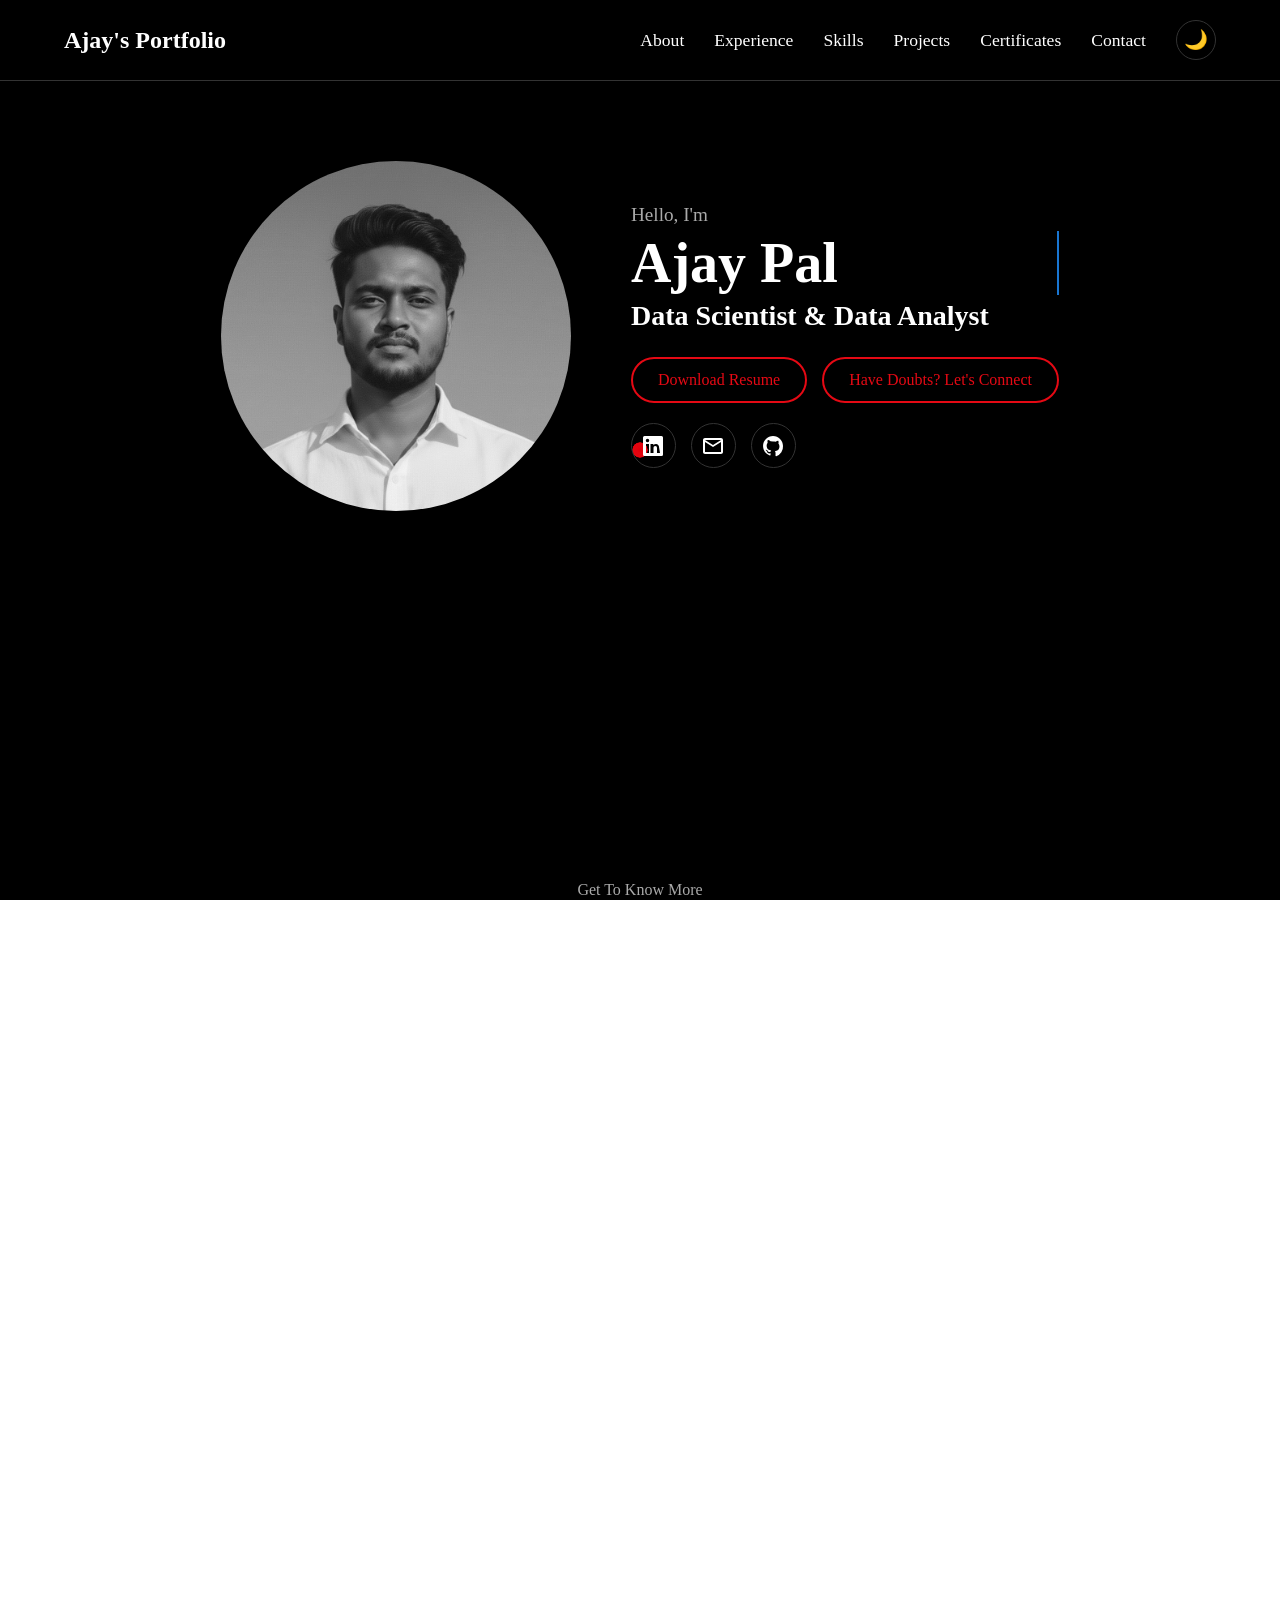
==== index.html @ 9333fbfe "Auto-sync: file changes" ====
<!DOCTYPE html>
<html lang="en" data-theme="dark">
<head>
    <meta charset="UTF-8">
    <meta name="viewport" content="width=device-width, initial-scale=1.0">
    <title>Ajay Palanisamy's Portfolio</title>
    <link rel="icon" type="image/jpg" href="profile-photo...jpg">
    <link rel="preconnect" href="https://fonts.googleapis.com">
    <link rel="preconnect" href="https://fonts.gstatic.com" crossorigin>
    <link href="https://fonts.googleapis.com/css2?family=Poppins:wght@400;500;700&display=swap" rel="stylesheet">
    <link rel="stylesheet" href="style.css">
</head>
<body>
    <!-- Canvas for the background animation -->
    <canvas id="background-animation"></canvas>

    <header>
        <div class="container">
            <div class="logo">Ajay's Portfolio</div>
            <nav>
                <ul>
                    <li><a href="#about">About</a></li>
                    <li><a href="#experience">Experience</a></li>
                    <li><a href="#skills">Skills</a></li>
                    <li><a href="#projects">Projects</a></li>
                    <li><a href="#certificates">Certificates</a></li>
                    <li><a href="#contact">Contact</a></li>
                </ul>
                <!-- Theme Toggle Button -->
                <button id="theme-toggle-button" title="Toggle theme">
                    <span class="sun-icon">☀️</span>
                    <span class="moon-icon">🌙</span>
                </button>
            </nav>
        </div>
    </header>

    <main>
        <section id="hero">
            <div class="container hero-container">
                <div class="hero-image-wrapper">
                    <img src="profile-photo...jpg" alt="Ajay Palanisamy" class="hero-image">
                </div>
                <div class="hero-text">
                    <p class="intro-text">Hello, I'm</p>
                    <h1>Ajay Palanisamy</h1>
                    <h2>Data Scientist & Data Analyst</h2>
                    <div class="hero-buttons">
                        <a href="./Data analyst Resume.pdf" download class="btn btn-outline">Download Resume</a>
                        <a href="#contact" class="btn btn-dark">Have Doubts? Let's Connect</a>
                    </div>
                    <div class="social-icons">
                        <a href="https://www.linkedin.com/in/ajay-palanisamy-01930b375?utm_source=share&utm_campaign=share_via&utm_content=profile&utm_medium=android_app" target="_blank" title="LinkedIn"><svg xmlns="http://www.w3.org/2000/svg" viewBox="0 0 24 24" fill="currentColor"><path d="M20.5 2h-17A1.5 1.5 0 002 3.5v17A1.5 1.5 0 003.5 22h17a1.5 1.5 0 001.5-1.5v-17A1.5 1.5 0 0020.5 2zM8 19H5v-9h3zM6.5 8.25A1.75 1.75 0 118.25 6.5 1.75 1.75 0 016.5 8.25zM19 19h-3v-4.74c0-1.42-.6-2.16-1.75-2.16S12.5 13 12.5 14.26V19h-3v-9h2.9v1.3a3.11 3.11 0 012.7-1.4c1.55 0 3.1 1.1 3.1 4.4z"></path></svg></a>
                        <a href="mailto:ajaypalanisamy515@gmail.com" title="Email"><svg xmlns="http://www.w3.org/2000/svg" viewBox="0 0 24 24" fill="currentColor"><path d="M22 6c0-1.1-.9-2-2-2H4c-1.1 0-2 .9-2 2v12c0 1.1.9 2 2 2h16c1.1 0 2-.9 2-2V6zm-2 0l-8 5-8-5h16zm0 12H4V8l8 5 8-5v10z"></path></svg></a>
                        <a href="https://github.com/Ajaypalanisamy" target="_blank" title="GitHub"><svg xmlns="http://www.w3.org/2000/svg" width="24" height="24" viewBox="0 0 24 24"><path fill-rule="evenodd" clip-rule="evenodd" d="M12.026 2c-5.509 0-9.974 4.465-9.974 9.974 0 4.406 2.857 8.145 6.821 9.465.499.09.679-.217.679-.481 0-.237-.008-.865-.011-1.696-2.775.602-3.361-1.343-3.361-1.343-.455-1.158-1.11-1.466-1.11-1.466-.908-.62.069-.608.069-.608 1.003.07 1.531 1.03 1.531 1.03.892 1.529 2.341 1.088 2.91.832.092-.647.35-1.088.635-1.338-2.22-.251-4.555-1.111-4.555-4.942 0-1.091.39-1.984 1.03-2.682-.103-.254-.447-1.271.098-2.645 0 0 .84-.269 2.75 1.025A9.547 9.547 0 0 1 12.026 7.5c.852 0 1.718.119 2.541.349 1.91-1.294 2.748-1.025 2.748-1.025.546 1.374.202 2.391.1 2.645.64.698 1.027 1.591 1.027 2.682 0 3.841-2.337 4.687-4.565 4.935.359.307.675.915.675 1.846 0 1.338-.012 2.419-.012 2.745 0 .266.18.574.688.478A9.978 9.978 0 0 0 22 11.974C22 6.465 17.535 2 12.026 2z"></path></svg></a>
                    </div>
                </div>
            </div>
        </section>

        <section id="about" class="container">
            <p class="section-subtitle">Get To Know More</p>
            <h2 class="section-title animate-on-scroll" data-animation="slide-in-left">About Me</h2>
            <div class="about-card-dark">
                <div class="card-content">
                    <h3>Education</h3>
                    <p class="degree">BSc in Computer Science</p>
                    <p class="university">Govt. Arts College, Ariyalur | Bharathidasan University</p>
                    <span class="dates">2020 – 2023</span>
                </div>
            </div>
        </section>

        <section id="experience" class="container">
            <p class="section-subtitle">Explore My</p>
            <h2 class="section-title animate-on-scroll" data-animation="slide-in-left">Experience</h2>
            <div class="about-card-dark">
                <div class="card-content">
                    <h3>Internship</h3>
                    <p class="degree">Data Science & Data Analyst</p>
                    <p class="university">KGiSL MicroCollege</p>
                    <p class="experience-description">Completed comprehensive training in data science, machine learning, and data visualization. Worked on real-world datasets to develop predictive models and generate actionable insights.</p>
                    <span class="dates">2025 </span>
                </div>
            </div>
        </section>


        <section id="skills" class="container">
            <p class="section-subtitle">Explore My</p>
            <h2 class="section-title animate-on-scroll" data-animation="slide-in-left">Skills</h2>
            <div class="skills-grid">
                <div class="skill">Advanced Excel</div>
                <div class="skill">My SQL</div>
                <div class="skill">Tableau</div>
                <div class="skill">Power BI</div>
                <div class="skill">Python</div>
                <div class="skill">Statistics</div>
                <div class="skill">Data Analytics</div>
                <div class="skill">Data Visualization</div>
                <div class="skill">Data Science</div>
                <div class="skill">Machine Learning</div>
                <div class="skill">Deep Learning</div>
                <div class="skill">CNN</div>
                <div class="skill">Web Scraping</div>
                <div class="skill">Problem-Solving</div>
                <div class="skill">Analytical Thinking</div>
            </div>
        </section>
        
        <section id="projects" class="container">
            <p class="section-subtitle">Browse My Recent</p>
            <h2 class="section-title animate-on-scroll" data-animation="slide-in-left">Projects</h2>
            
            <div class="projects-enhanced-grid">
                <!-- Project 1 -->
                <div class="project-card-enhanced">
                    <a href="project-1.html" class="project-link">
                        <div class="project-image-container">
                            <img src="imgs/database_analytics_dashboard_sql_queries_charts.jpg" alt="MySQL Database Analytics Dashboard" class="project-thumbnail">
                        </div>
                        <div class="project-info">
                            <h3>Advanced SQL - IMDB Dataset</h3>
                            <p class="project-description">Analyzed IMDB movie dataset using advanced MySQL techniques, extracting business insights from 1000+ records through complex queries and aggregations.</p>
                            <div class="project-tech">MySQL • Advanced SQL • Query Optimization</div>
                            <div class="project-outcomes">• Complex JOINs & Subqueries • Business Intelligence • Performance Tuning</div>
                            <span class="btn-view">View Details</span>
                        </div>
                    </a>
                </div>

                <!-- Project 2 -->
                <div class="project-card-enhanced">
                    <a href="project-2.html" class="project-link">
                        <div class="project-image-container">
                            <img src="imgs/global_excel_salary_analysis_dashboards_charts.jpg" alt="Global Salary Analysis Dashboard" class="project-thumbnail">
                        </div>
                        <div class="project-info">
                            <h3>Global Salary Survey Analysis</h3>
                            <p class="project-description">Comprehensive salary analysis using Excel and MySQL, creating interactive dashboards and statistical models to understand compensation trends across industries.</p>
                            <div class="project-tech">Excel • MySQL • Statistical Analysis • Dashboard Creation</div>
                            <div class="project-outcomes">• Interactive Dashboards • Trend Analysis • Predictive Models</div>
                            <span class="btn-view">View Details</span>
                        </div>
                    </a>
                </div>

                <!-- Project 3 -->
                <div class="project-card-enhanced">
                    <a href="project-3.html" class="project-link">
                        <div class="project-image-container">
                            <img src="imgs/macroeconomic_analysis_dashboard_gdp_population_charts.jpg" alt="GDP and Population Analysis Dashboard" class="project-thumbnail">
                        </div>
                        <div class="project-info">
                            <h3>Population & GDP Analysis</h3>
                            <p class="project-description">Economic analysis of global population and GDP data using Power BI, creating interactive visualizations to identify economic growth patterns and demographic insights.</p>
                            <div class="project-tech">Power BI • Excel • MySQL • Data Visualization</div>
                            <div class="project-outcomes">• Interactive Dashboards • Economic Indicators • Growth Metrics</div>
                            <span class="btn-view">View Details</span>
                        </div>
                    </a>
                </div>

                <!-- Project 4 -->
                <div class="project-card-enhanced">
                    <a href="project-4.html" class="project-link">
                        <div class="project-image-container">
                            <img src="imgs/hr_analytics_dashboard_employee_attrition_metrics.jpg" alt="Employee Attrition Analytics Dashboard" class="project-thumbnail">
                        </div>
                        <div class="project-info">
                            <h3>Employee Attrition Analysis</h3>
                            <p class="project-description">HR analytics project using Power BI to identify key factors contributing to employee turnover and create actionable insights for retention strategies.</p>
                            <div class="project-tech">Power BI • HR Analytics • Statistical Analysis • Predictive Modeling</div>
                            <div class="project-outcomes">• Retention Strategies • Risk Identification • HR Metrics</div>
                            <span class="btn-view">View Details</span>
                        </div>
                    </a>
                </div>

                <!-- Project 5 -->
                <div class="project-card-enhanced">
                    <a href="project-5.html" class="project-link">
                        <div class="project-image-container">
                            <img src="imgs/laptop_price_analysis_dashboard_data_visualization.jpg" alt="Laptop Price Analysis Dashboard" class="project-thumbnail">
                        </div>
                        <div class="project-info">
                            <h3>Python Laptop Price Analysis</h3>
                            <p class="project-description">Machine learning project analyzing laptop pricing patterns using Python, building predictive models and data visualizations to understand market dynamics.</p>
                            <div class="project-tech">Python • Machine Learning • Data Visualization • Statistical Modeling</div>
                            <div class="project-outcomes">• Price Prediction • Market Analysis • Feature Engineering</div>
                            <span class="btn-view">View Details</span>
                        </div>
                    </a>
                </div>

                <!-- Project 6 -->
                <div class="project-card-enhanced">
                    <a href="project-6.html" class="project-link">
                        <div class="project-image-container">
                            <img src="imgs/machine_learning_algorithms_cheat_sheet_comparison_data_science_flowchart.jpg" alt="Machine Learning Algorithms Comparison" class="project-thumbnail">
                        </div>
                        <div class="project-info">
                            <h3>Machine Learning Algorithms</h3>
                            <p class="project-description">Comprehensive comparison of various machine learning algorithms, analyzing their performance, use cases, and implementation strategies for different data types.</p>
                            <div class="project-tech">Python • Scikit-learn • Algorithm Analysis • Performance Metrics</div>
                            <div class="project-outcomes">• Algorithm Selection • Performance Comparison • Best Practices</div>
                            <span class="btn-view">View Details</span>
                        </div>
                    </a>
                </div>

                <!-- Project 7 -->
                <div class="project-card-enhanced">
                    <a href="project-7.html" class="project-link">
                        <div class="project-image-container">
                            <img src="imgs/autonomous_vehicle_road_sign_detection_recognition_ai_python_cnn.jpg" alt="CNN Road Sign Detection System" class="project-thumbnail">
                        </div>
                        <div class="project-info">
                            <h3>CNN Road Sign Detection</h3>
                            <p class="project-description">Deep learning project implementing Convolutional Neural Networks for autonomous vehicle road sign recognition and classification with real-time processing.</p>
                            <div class="project-tech">Deep Learning • CNN • TensorFlow • Computer Vision</div>
                            <div class="project-outcomes">• Real-time Detection • Classification Accuracy • Model Optimization</div>
                            <span class="btn-view">View Details</span>
                        </div>
                    </a>
                </div>

                <!-- Project 8 -->
                <div class="project-card-enhanced">
                    <a href="project-8.html" class="project-link">
                        <div class="project-image-container">
                            <img src="imgs/global_mobile_ecommerce_market_analysis_data_chart.jpg" alt="E-Commerce Mobile Market Analysis" class="project-thumbnail">
                        </div>
                        <div class="project-info">
                            <h3>E-Commerce Mobile Analysis</h3>
                            <p class="project-description">Data science project analyzing mobile e-commerce trends, customer behavior patterns, and market segmentation using advanced analytical techniques.</p>
                            <div class="project-tech">Python • Data Science • Market Analysis • Customer Analytics</div>
                            <div class="project-outcomes">• Market Insights • Customer Segmentation • Trend Forecasting</div>
                            <span class="btn-view">View Details</span>
                        </div>
                    </a>
                </div>

                <!-- Project 9 -->
                <div class="project-card-enhanced">
                    <a href="project-9.html" class="project-link">
                        <div class="project-image-container">
                            <img src="imgs/entertainment-media-analytics-kpi-dashboard.jpg" alt="Entertainment Media Analytics Dashboard" class="project-thumbnail">
                        </div>
                        <div class="project-info">
                            <h3>Tableau Entertainment Analysis</h3>
                            <p class="project-description">Interactive entertainment industry analysis using Tableau, creating comprehensive dashboards to track media performance, audience engagement, and content trends.</p>
                            <div class="project-tech">Tableau • Data Visualization • Interactive Dashboards • KPI Analysis</div>
                            <div class="project-outcomes">• Interactive Visuals • Performance Metrics • Industry Insights</div>
                            <span class="btn-view">View Details</span>
                        </div>
                    </a>
                </div>

                <!-- Project 10 -->
                <div class="project-card-enhanced">
                    <a href="project-10.html" class="project-link">
                        <div class="project-image-container">
                            <img src="imgs/data_visualization_dashboard_business_analytics.jpg" alt="Super Store Sales Analytics Dashboard" class="project-thumbnail">
                        </div>
                        <div class="project-info">
                            <h3>Excel Super Store Analysis</h3>
                            <p class="project-description">Advanced Excel analysis of retail sales data, creating dynamic dashboards and performing financial analysis to optimize business operations and sales strategies.</p>
                            <div class="project-tech">Advanced Excel • Pivot Tables • Financial Analysis • Dashboard Creation</div>
                            <div class="project-outcomes">• Sales Optimization • Financial Metrics • Business Intelligence</div>
                            <span class="btn-view">View Details</span>
                        </div>
                    </a>
                </div>
            </div>
        </section>

        <section id="certificates" class="container">
            <p class="section-subtitle">My</p>
            <h2 class="section-title animate-on-scroll" data-animation="slide-in-left">Awards & Certificates</h2>
            <div class="certificates-grid">
                <div class="certificate-card">
                    <a href="./KGISL  Data Science & Analyst certificate.pdf" target="_blank"><img src="./Certificate Data Analyst.png" alt="Data Visualization in Excel Certificate"></a>
                    <h3>Data Analyst & Data Scientist</h3>
                    <p>KGiSL MicroCollege , Coimbatore </p>
                </div>
                <!--  -->
                <div class="certificate-card">
                    <a href="certificate-excel.jpg" target="_blank"><img src="certificate-excel.jpg" alt="Data Visualization in Excel Certificate"></a>
                    <h3>Data Visualization in Excel</h3>
                    <p>via Coursera</p>
                </div>
              <!--  -->
</div>
               <div class="certificates-grid">
                <div class="certificate-card">
                    <a href="certificate-powerbi.jpg" target="_blank"><img src="certificate-powerbi.jpg" alt="Power BI Prep Certificate"></a>
                    <h3>Power BI Data Analyst Prep</h3>
                    <p>via Coursera</p>
                </div>
              
                <div class="certificate-card">
                    <a href="certificate - python.png" target="_blank"><img src="certificate - python.png" alt=" Python for Data Science, AI & Development Certificate"></a>
                    <h3>Python for Data Science, AI & Development certificate</h3>
                    <p>via Coursera</p>
                </div>
            </div>
        </section>
        
        <section id="contact" class="container">
            <p class="section-subtitle">Get in Touch</p>
            <h2 class="section-title animate-on-scroll" data-animation="slide-in-left">Contact Me</h2>
            <div class="contact-container">
                <div class="contact-left">
                    <h3>Let's Connect</h3>
                    <p>I'm a data analyst passionate about solving problems and helping others grow. Whether you need help with data insights, resume reviews, or optimizing your LinkedIn profile, feel free to reach out. I'm also open to exploring new opportunities.</p>
                    <div class="contact-social-icons">
                        <a href="https://www.linkedin.com/in/ajay-palanisamy-01930b375?utm_source=share&utm_campaign=share_via&utm_content=profile&utm_medium=android_app" target="_blank"><svg xmlns="http://www.w3.org/2000/svg" width="24" height="24" viewBox="0 0 24 24"><path d="M20 3H4a1 1 0 0 0-1 1v16a1 1 0 0 0 1 1h16a1 1 0 0 0 1-1V4a1 1 0 0 0-1-1zM8.339 18.337H5.667v-8.59h2.672v8.59zM7.003 8.574a1.548 1.548 0 1 1 0-3.096 1.548 1.548 0 0 1 0 3.096zm11.335 9.763h-2.669V14.16c0-.996-.017-2.277-1.388-2.277-1.39 0-1.601 1.086-1.601 2.206v4.248h-2.667v-8.59h2.56v1.174h.037c.356-.675 1.227-1.387 2.526-1.387 2.703 0 3.203 1.778 3.203 4.092v4.71z"></path></svg></a>
                        <a href="mailto:ajaypalanisamy515@gmail.com"><svg xmlns="http://www.w3.org/2000/svg" width="24" height="24" viewBox="0 0 24 24"><path d="M20 4H4a2 2 0 0 0-2 2v12a2 2 0 0 0 2 2h16a2 2 0 0 0 2-2V6a2 2 0 0 0-2-2zm0 4.7-8 5.334L4 8.7V6.297l8 5.333 8-5.333V8.7z"></path></svg></a>
                         <a href="https://github.com/Ajaypalanisamy" target="_blank"><svg xmlns="http://www.w3.org/2000/svg" width="24" height="24" viewBox="0 0 24 24"><path fill-rule="evenodd" clip-rule="evenodd" d="M12.026 2c-5.509 0-9.974 4.465-9.974 9.974 0 4.406 2.857 8.145 6.821 9.465.499.09.679-.217.679-.481 0-.237-.008-.865-.011-1.696-2.775.602-3.361-1.343-3.361-1.343-.455-1.158-1.11-1.466-1.11-1.466-.908-.62.069-.608.069-.608 1.003.07 1.531 1.03 1.531 1.03.892 1.529 2.341 1.088 2.91.832.092-.647.35-1.088.635-1.338-2.22-.251-4.555-1.111-4.555-4.942 0-1.091.39-1.984 1.03-2.682-.103-.254-.447-1.271.098-2.645 0 0 .84-.269 2.75 1.025A9.547 9.547 0 0 1 12.026 7.5c.852 0 1.718.119 2.541.349 1.91-1.294 2.748-1.025 2.748-1.025.546 1.374.202 2.391.1 2.645.64.698 1.027 1.591 1.027 2.682 0 3.841-2.337 4.687-4.565 4.935.359.307.675.915.675 1.846 0 1.338-.012 2.419-.012 2.745 0 .266.18.574.688.478A9.978 9.978 0 0 0 22 11.974C22 6.465 17.535 2 12.026 2z"></path></svg></a>
                    </div>
                </div>
                <div class="contact-right">
                    <form action="#">
                        <input type="text" name="name" placeholder="Enter Your Name" required class="animate-on-scroll" data-animation="slide-in-down" data-delay="0.1s">
                        <input type="email" name="email" placeholder="Enter Your Mail Id" required class="animate-on-scroll" data-animation="slide-in-down" data-delay="0.2s">
                        <input type="text" name="subject" placeholder="Enter Subject Of The Mail" required class="animate-on-scroll" data-animation="slide-in-down" data-delay="0.3s">
                        <textarea name="message" rows="6" placeholder="Enter Your Message Here" required class="animate-on-scroll" data-animation="slide-in-up" data-delay="0.4s"></textarea>
                        <button type="submit" class="btn-submit animate-on-scroll" data-animation="slide-in-up" data-delay="0.5s">SUBMIT <svg xmlns="http://www.w3.org/2000/svg" width="24" height="24" viewBox="0 0 24 24"><path d="m21.426 11.095-17-8A1 1 0 0 0 3.001 4.058l.001 6.944 6.095 1.016-6.095 1.016.001 6.944a1 1 0 0 0 1.424.962l17-8a1 1 0 0 0 0-1.87z"></path></svg></button>
                    </form>
                </div>
            </div>
        </section>
    </main>
    <footer>
        <div class="footer-container">
            <!-- IMPORTANT: Paste your actual Google Form link here -->
            <a href="https://docs.google.com/forms/d/e/1FAIpQLSekyFvPb7hav4PO4nzK0-oWm0eOXWW77c40APxH3NdKrSWhrg/viewform?usp=header" target="_blank" class="btn-custom-portfolio">Get Your Custom Portfolio Website</a>
            <p>Developed by 
                <!-- UPDATED LINK -->
                <a href="https://navani25.github.io/Navaneethan-Portfolio/" target="_blank" title="Visit the developer's website">
                    <span>Navaneethan R</span>
                </a>
            </p>
        </div>
    </footer>

    <a href="#" id="scrollTopBtn" title="Go to top">
        <svg xmlns="http://www.w3.org/2000/svg" width="24" height="24" viewBox="0 0 24 24"><path d="m6.293 11.293 1.414 1.414L12 8.414l4.293 4.293 1.414-1.414L12 5.586z"></path><path d="m6.293 17.293 1.414 1.414L12 14.414l4.293 4.293 1.414-1.414L12 11.586z"></path></svg>
    </a>

    <script src="script.js"></script>
    <script src="snake-animation.js"></script>
</body>
</html>
---- style.css ----
/* General Styling */
* {
    margin: 0;
    padding: 0;
    box-sizing: border-box;
}
html {
    /* Enables smooth scrolling for all anchor links */
    scroll-behavior: smooth;
    /* Adds padding to the top of the scroll destination to offset the sticky header */
    scroll-padding-top: 80px; 
}
/* Theme variables */
:root {
    --accent-red: #E50914;
}

html[data-theme="dark"] {
    --background-color: #000000;
    --card-bg: #111111;
    --text-primary: #FFFFFF;
    --text-secondary: #AAAAAA;
    --border-color: #333333;
}

html[data-theme="light"] {
    --background-color: #f4f4f4;
    --card-bg: #ffffff;
    --text-primary: #111111;
    --text-secondary: #666666;
    --border-color: #dddddd;
}

html,
body {
    width: 100%;
    height: 100%;
    overflow-x: hidden;
}

body {
    font-family: "Book Antiqua", Palatino, "Palatino Linotype", serif;
    background-color: transparent;
    color: var(--text-primary);
    transition: background-color 0.3s ease, color 0.3s ease;
}

/* Canvas for Background Animation */
#background-animation {
    position: fixed;
    top: 0;
    left: 0;
    width: 100%;
    height: 100%;
    z-index: -1;
    background-color: var(--background-color);
    transition: background-color 0.3s ease;
}

/* Make sure all direct children of body are positioned correctly on top */
header,
main,
footer,
#scrollTopBtn,
.project-detail-page {
    position: relative;
    z-index: 2;
}

/* Main Section - Transparent Background */
main {
    background: transparent;
    min-height: calc(100vh - 80px);
}

.container {
    width: 90%;
    max-width: 1200px;
    margin: 0 auto;
}

a {
    text-decoration: none;
    color: var(--accent-red);
}

button {
    border: none;
    background: none;
    padding: 0;
    margin: 0;
    font-family: inherit;
    color: inherit;
    cursor: pointer;
}


/* Header & Navigation Styles */
header {
    padding: 20px 0;
    border-bottom: 1px solid var(--border-color);
    position: sticky;
    top: 0;
    background-color: rgba(0, 0, 0, 0.8);
    backdrop-filter: blur(10px);
    z-index: 1000;
    transition: border-color 0.3s ease, background-color 0.3s ease;
}

html[data-theme="light"] header {
    background-color: rgba(255, 255, 255, 0.8);
}


header .container {
    display: flex;
    justify-content: space-between;
    align-items: center;
}

.logo {
    font-size: 1.5rem;
    font-weight: 600;
    color: var(--text-primary);
    transition: color 0.3s ease;
}

nav {
    display: flex;
    align-items: center;
    gap: 30px;
}

nav ul {
    list-style: none;
    display: flex;
    gap: 30px;
}

nav a {
    font-size: 1.1rem;
    font-weight: 500;
    color: var(--text-primary);
    position: relative;
    padding: 8px 0;
    transition: color 0.3s ease, text-shadow 0.3s ease;
}

nav a::after {
    content: '';
    position: absolute;
    width: 0;
    height: 2px;
    bottom: -5px;
    left: 0;
    background-color: var(--accent-red);
    transition: width 0.3s ease;
}

nav a:hover {
    color: var(--accent-red);
}

nav a:hover::after {
    width: 100%;
}

/* NEW: Active link style for navbar */
nav a.active {
    color: var(--accent-red);
    text-shadow: 0 0 5px rgba(229, 9, 20, 0.7);
}

nav a.active::after {
    width: 100%;
}


/* Theme Toggle Button Styles */
#theme-toggle-button {
    background: transparent;
    border: 1px solid var(--border-color);
    border-radius: 30px;
    width: 40px;
    height: 40px;
    display: flex;
    align-items: center;
    justify-content: center;
    font-size: 1.2rem;
    transition: all 0.3s ease;
}

#theme-toggle-button:hover {
    border-color: var(--accent-red);
}

.sun-icon,
.moon-icon {
    line-height: 1;
}

html[data-theme="dark"] .sun-icon {
    display: none;
}

html[data-theme="light"] .moon-icon {
    display: none;
}

/* General component transitions */
.about-card-dark,
.skill,
.project-card-enhanced,
.certificate-card img,
.contact-left,
.contact-right input,
.contact-right textarea,
.project-detail-page,
.project-page-header,
.project-image-section,
.project-section,
.project-tech-stack,
.tech-tag {
    transition: all 0.3s ease;
}

/* Hero Section */
#hero {
    padding: 80px 0;
    min-height: 80vh;
}

.hero-container {
    display: flex;
    align-items: center;
    justify-content: center;
    gap: 60px;
}

.hero-image-wrapper {
    width: 350px;
    height: 350px;
    border-radius: 50%;
    overflow: hidden;
    transition: transform 0.4s ease, box-shadow 0.4s ease;
}

.hero-image {
    width: 100%;
    height: 100%;
    object-fit: cover;
    filter: grayscale(100%);
    transition: filter 0.4s ease, transform 0.4s ease;
}

.hero-image-wrapper:hover {
    transform: scale(1.05);
    box-shadow: 0 0 35px rgba(229, 9, 20, 0.6);
}

.hero-image-wrapper:hover .hero-image {
    filter: grayscale(0%);
}

.hero-text {
    text-align: left;
}

.hero-text .intro-text {
    font-size: 1.2rem;
    color: var(--text-secondary);
    font-weight: 500;
}

.hero-text h1 {
    font-size: 3.5rem;
    font-weight: 700;
    margin: 5px 0;
    color: var(--text-primary);
}

.hero-text h2 {
    font-size: 1.75rem;
    color: var(--text-primary);
    margin-bottom: 25px;
    font-weight: 600;
}

.hero-buttons {
    display: flex;
    gap: 15px;
    justify-content: flex-start;
}

.btn {
    padding: 12px 25px;
    border-radius: 30px;
    font-weight: 500;
    font-size: 1rem;
    transition: all 0.3s ease;
}

.btn-outline,
.btn-dark {
    border: 2px solid var(--accent-red);
    background-color: transparent;
    color: var(--accent-red);
}

.btn-outline:hover,
.btn-dark:hover {
    background-color: var(--accent-red);
    color: #FFFFFF;
}

.social-icons {
    margin-top: 20px;
    display: flex;
    gap: 15px;
    justify-content: flex-start;
}

.social-icons a {
    width: 45px;
    height: 45px;
    border-radius: 50%;
    background-color: transparent;
    border: 1px solid var(--border-color);
    display: flex;
    justify-content: center;
    align-items: center;
    transition: all 0.3s ease;
}

.social-icons a:hover {
    border-color: var(--accent-red);
}

.social-icons a:hover svg {
    fill: var(--accent-red);
}

.social-icons svg {
    width: 24px;
    height: 24px;
    fill: var(--text-primary);
    transition: fill 0.3s ease;
}

/* General Section Styling */
section {
    padding: 80px 0;
    text-align: center;
    overflow: hidden;
}

.section-subtitle {
    color: var(--text-secondary);
    font-size: 1rem;
    font-weight: 500;
}

.section-title {
    font-size: 2.5rem;
    font-weight: 700;
    margin-bottom: 60px;
    color: var(--text-primary);
}

/* About & Experience Section */
.about-card-dark {
    background-color: var(--card-bg);
    border: 1px solid var(--border-color);
    color: var(--text-primary);
    border-radius: 20px;
    padding: 30px 40px;
    max-width: 600px;
    margin: 0 auto;
    text-align: left;
}

.about-card-dark:hover {
    transform: translateY(-5px);
    border-color: var(--accent-red);
}

.about-card-dark .card-content {
    position: relative;
    min-height: 120px;
    padding-right: 100px; /* This is the new line you need to add */
}

.about-card-dark h3 {
    color: var(--text-primary);
    font-size: 1.6rem;
    font-weight: 700;
    margin-bottom: 20px;
}

.about-card-dark p {
    color: var(--text-primary);
    font-size: 1.1rem;
    margin: 0;
    font-weight: 500;
}

.about-card-dark .university {
    font-size: 1rem;
    color: var(--text-secondary);
}

.about-card-dark .dates {
    position: absolute;
    bottom: 0;
    right: 0;
    color: var(--text-secondary);
    font-size: 0.9rem;
    font-weight: 600;
}

/* Skills Section */
.skills-grid {
    display: flex;
    flex-wrap: wrap;
    justify-content: center;
    gap: 25px 30px;
    max-width: 950px;
    margin: 0 auto;
}

.skill {
    padding: 15px 35px;
    border: 1px solid var(--border-color);
    border-radius: 15px;
    font-weight: 500;
    font-size: 1.1rem;
    background-color: var(--card-bg);
    color: var(--text-primary);
}

.skill:hover {
    border-color: var(--accent-red);
    color: var(--accent-red);
    transform: translateY(-5px);
}

/* Projects Section */
.projects-enhanced-grid {
    display: grid;
    grid-template-columns: repeat(auto-fit, minmax(320px, 1fr));
    gap: 20px;
    margin-top: 40px;
}

.project-card-enhanced {
    background: var(--card-bg);
    border: 1px solid var(--border-color);
    border-radius: 20px;
    overflow: hidden;
    height: 100%;
    display: flex;
}

.project-card-enhanced:hover {
    transform: translateY(-8px);
    border-color: var(--accent-red);
}

.project-link {
    display: flex;
    flex-direction: column;
    width: 100%;
    color: inherit;
    text-decoration: none;
}

.project-image-container {
    height: 140px;
    overflow: hidden;
}

.project-thumbnail {
    width: 100%;
    height: 100%;
    object-fit: cover;
    transition: transform 0.3s ease;
}

.project-card-enhanced:hover .project-thumbnail {
    transform: scale(1.1);
}

.project-info {
    padding: 15px;
    display: flex;
    flex-direction: column;
    flex-grow: 1;
}

.project-info h3 {
    font-size: 1.3rem;
    font-weight: 700;
    margin-bottom: 10px;
    color: var(--text-primary);
}

.project-description {
    color: var(--text-secondary);
    font-size: 0.9rem;
    line-height: 1.6;
    margin-bottom: 10px;
    flex-grow: 1;
}

.project-tech {
    font-size: 0.8rem;
    color: var(--text-secondary);
    font-weight: 600;
    margin-bottom: 8px;
    padding: 5px 10px;
    background: transparent;
    border-radius: 15px;
    display: inline-block;
    border: 1px solid var(--border-color);
}

.project-outcomes {
    font-size: 0.8rem;
    color: var(--text-secondary);
    margin-bottom: 15px;
    line-height: 1.5;
}

.btn-view {
    border: 1px solid var(--accent-red);
    color: var(--accent-red);
    background: transparent;
    padding: 10px 20px;
    border-radius: 25px;
    font-weight: 600;
    font-size: 0.95rem;
    transition: all 0.3s ease;
    margin-top: auto;
}

.btn-view:hover {
    background: var(--accent-red);
    color: #FFFFFF;
}

/* Certificates Section */
.certificates-grid {
    display: grid;
    grid-template-columns: repeat(auto-fit, minmax(320px, 1fr));
    gap: 40px;
}

.certificate-card img {
    width: 100%;
    border-radius: 10px;
    border: 1px solid var(--border-color);
    margin-bottom: 15px;
    cursor: pointer;

}

.certificate-card img:hover {
    transform: scale(1.03);
    border-color: var(--accent-red);
}

.certificate-card h3 {
    font-size: 1.2rem;
    font-weight: 600;
    margin-bottom: 5px;
    color: var(--text-primary);
}

.certificate-card p {
    color: var(--text-secondary);
}

/* Contact Section */
#contact {
    padding-bottom: 100px;
}

.contact-container {
    display: flex;
    flex-wrap: wrap;
    justify-content: center;
    align-items: flex-start;
    gap: 50px;
}

.contact-left {
    flex: 1;
    min-width: 300px;
    max-width: 500px;
    text-align: left;
    background-color: var(--card-bg);
    padding: 35px;
    border-radius: 16px;
    border: 1px solid var(--border-color);
    box-shadow: 0 0 0 rgba(229, 9, 20, 0);
}

.contact-left:hover {
    border-color: var(--accent-red);
    transform: translateY(-8px);
    box-shadow: 0 0 25px rgba(229, 9, 20, 0.25);
}

.contact-left h3 {
    font-size: 2rem;
    font-weight: 700;
    margin-bottom: 20px;
    color: var(--text-primary);
}

.contact-left:hover h3 {
    color: var(--accent-red);
}

.contact-left p {
    color: var(--text-secondary);
    line-height: 1.7;
    font-size: 1rem;
}

.contact-left:hover p {
    color: var(--text-primary);
}

.contact-social-icons {
    margin-top: 25px;
    display: flex;
    gap: 20px;
}

.contact-social-icons a {
    display: flex;
    justify-content: center;
    align-items: center;
    width: 45px;
    height: 45px;
    border-radius: 50%;
    border: 1px solid var(--border-color);
}

.contact-social-icons a:hover {
    border-color: var(--accent-red);
    box-shadow: 0 0 15px rgba(229, 9, 20, 0.4);
    transform: translateY(-3px);
}

.contact-social-icons svg {
    width: 22px;
    height: 22px;
    fill: var(--text-secondary);
}

.contact-social-icons a:hover svg {
    fill: var(--accent-red);
}

.contact-right {
    flex: 1;
    min-width: 300px;
    max-width: 500px;
}

.contact-right form {
    width: 100%;
    display: flex;
    flex-direction: column;
    align-items: stretch;
    gap: 15px;
}

.contact-right input,
.contact-right textarea {
    width: 100%;
    padding: 15px 20px;
    border: 1px solid var(--border-color);
    border-radius: 12px;
    background-color: var(--card-bg);
    font-family: 'Poppins', sans-serif;
    font-size: 1rem;
    color: var(--text-primary);
    box-sizing: border-box;
}

.contact-right input:focus,
.contact-right textarea:focus {
    outline: none;
    border-color: var(--accent-red);
    box-shadow: 0 0 10px rgba(229, 9, 20, 0.4);
}

.btn-submit {
    background: transparent;
    color: var(--accent-red);
    border: 1px solid var(--accent-red);
    padding: 12px 30px;
    border-radius: 12px;
    font-weight: 600;
    font-size: 1rem;
    display: flex;
    align-items: center;
    justify-content: center;
    gap: 8px;
    width: 100%;
    box-sizing: border-box;
}

.btn-submit:hover {
    background: var(--accent-red);
    color: #FFFFFF;
    box-shadow: 0 0 20px rgba(229, 9, 20, 0.4);
    transform: translateY(-2px);
}

.btn-submit svg {
    fill: currentColor;
    transition: transform 0.3s ease;
}

.btn-submit:hover svg {
    transform: translateX(5px);
}

/* Footer & Scroll Top */
footer {
    background: transparent;
    color: var(--text-primary);
    padding: 20px 0;
    border-top: 1px solid var(--border-color);
}

.footer-container {
    width: 90%;
    max-width: 1200px;
    margin: 0 auto;
    display: flex;
    justify-content: space-between;
    align-items: center;
}

footer p {
    color: var(--text-secondary);
}

footer a span {
    color: var(--accent-red);
    transition: color 0.3s ease;
}

footer a:hover span {
    color: var(--text-primary);
}

.btn-custom-portfolio {
    border: 2px solid var(--accent-red);
    color: var(--accent-red);
    padding: 12px 25px;
    border-radius: 50px;
}

.btn-custom-portfolio:hover {
    background: var(--accent-red);
    color: #FFFFFF;
}

#scrollTopBtn {
    display: none;
    position: fixed;
    bottom: 30px;
    right: 30px;
    z-index: 99;
    border: none;
    background: var(--accent-red);
    color: var(--text-primary);
    cursor: pointer;
    padding: 12px;
    border-radius: 50%;
    width: 50px;
    height: 50px;
}

#scrollTopBtn:hover {
    transform: scale(1.1);
    box-shadow: 0 0 15px var(--accent-red);
}


/* Project Detail Page Styles */
.project-detail-page {
    background-color: var(--background-color);
}

.project-page-container {
    max-width: 1100px;
    margin: 0 auto;
    padding: 40px 20px;
    background: transparent;
}

.project-page-top-bar {
    width: 100%;
    margin-bottom: 30px;
}

.back-link {
    display: inline-flex;
    align-items: center;
    gap: 8px;
    font-size: 1rem;
    font-weight: 500;
    color: var(--text-secondary);
    padding: 10px 20px;
    border: 1px solid transparent;
    border-radius: 30px;
    transition: all 0.3s ease;
}

.back-link:hover {
    color: var(--accent-red);
    text-shadow: 0 0 8px rgba(229, 9, 20, 0.7);
    transform: translateX(-5px);
}

.project-page-header {
    background-color: var(--card-bg);
    padding: 40px;
    border-radius: 20px;
    text-align: left;
    margin-bottom: 20px;
    border: 1px solid var(--border-color);
    transition: transform 0.3s ease, box-shadow 0.3s ease, border-color 0.3s ease;
}

.project-page-header h1 {
    font-size: 3rem;
    font-weight: 700;
    color: var(--text-primary);
    line-height: 1.2;
    margin: 0;
}

.project-page-summary {
    font-size: 1.1rem;
    color: var(--text-secondary);
    line-height: 1.8;
    max-width: 900px;
    text-align: left;
    margin-bottom: 40px;
}

.project-image-section {
    background: var(--card-bg);
    border-radius: 20px;
    padding: 20px;
    margin-bottom: 40px;
    border: 1px solid var(--border-color);
    transition: transform 0.3s ease, box-shadow 0.3s ease, border-color 0.3s ease;
}

.project-feature-image,
.project-main-image {
    width: 100%;
    height: auto;
    border-radius: 12px;
    transition: transform 0.3s ease;
}

.project-page-details {
    display: grid;
    grid-template-columns: 1fr;
    gap: 30px;
}

@media (min-width: 768px) {
    .project-page-details {
        grid-template-columns: 1fr 1fr;
    }
}

.project-section,
.project-tech-stack {
    background-color: var(--card-bg);
    padding: 30px;
    border-radius: 20px;
    text-align: left;
    border: 1px solid var(--border-color);
    transition: transform 0.3s ease, box-shadow 0.3s ease, border-color 0.3s ease;
}

.project-page-header:hover,
.project-image-section:hover,
.project-section:hover,
.project-tech-stack:hover {
    transform: translateY(-8px);
    border-color: var(--accent-red);
    box-shadow: 0 10px 30px rgba(229, 9, 20, 0.2);
}

.project-image-section:hover .project-feature-image,
.project-image-section:hover .project-main-image {
    transform: scale(1.03);
}

.project-section h2,
.project-tech-stack h3 {
    font-size: 1.5rem;
    font-weight: 600;
    color: var(--text-primary);
    margin: 0 0 20px 0;
    padding-bottom: 15px;
    border-bottom: 1px solid var(--border-color);
    display: flex;
    align-items: center;
}

.heading-icon {
    margin-right: 12px;
    color: var(--accent-red);
    font-size: 1.3rem;
    line-height: 1;
}

.project-section p,
.project-section ul,
.project-section li {
    color: var(--text-secondary);
    line-height: 1.8;
    margin: 0;
    padding: 0;
}

.project-section ul {
    list-style-position: inside;
}

.project-section li {
    margin-bottom: 10px;
}

.tech-tag-container {
    display: flex;
    flex-wrap: wrap;
    gap: 10px;
}

.tech-tag {
    display: inline-block;
    background: transparent;
    border: 1px solid var(--border-color);
    color: var(--text-secondary);
    padding: 8px 15px;
    border-radius: 20px;
    font-size: 0.9rem;
    font-weight: 500;
}

.tech-tag:hover {
    color: var(--text-primary);
    border-color: var(--accent-red);
    background-color: rgba(229, 9, 20, 0.1);
}

.project-actions {
    grid-column: 1 / -1;
    text-align: center;
    margin-top: 20px;
}

.btn-github {
    display: inline-flex;
    align-items: center;
    gap: 10px;
    padding: 14px 30px;
    border-radius: 30px;
    font-weight: 600;
    font-size: 1rem;
    border: 2px solid var(--accent-red);
    color: var(--accent-red);
    background: transparent;
}

.btn-github:hover {
    background: var(--accent-red);
    color: #FFFFFF;
    box-shadow: 0 0 20px rgba(229, 9, 20, 0.4);
    transform: translateY(-3px);
}

.btn-github svg {
    width: 20px;
    height: 20px;
    fill: currentColor;
}


/* --- NEW & ENHANCED ANIMATION STYLES --- */
.animate-on-scroll {
    opacity: 0;
    /* This transition is a fallback and helps with smoothness */
    transition: opacity 0.6s ease-out, transform 0.6s ease-out;
}

.animate-on-scroll.animate {
    opacity: 1;
    transform: translate(0, 0); /* Reset transform */
}

/* Starts from 100% to the left */
@keyframes slideInFromLeft {
    from {
        opacity: 0;
        transform: translateX(-100%);
    }
    to {
        opacity: 1;
        transform: translateX(0);
    }
}

/* Starts from 100% to the right */
@keyframes slideInFromRight {
    from {
        opacity: 0;
        transform: translateX(100%);
    }
    to {
        opacity: 1;
        transform: translateX(0);
    }
}

/* Starts from 100% above */
@keyframes slideInFromTop {
    from {
        opacity: 0;
        transform: translateY(-100%);
    }
    to {
        opacity: 1;
        transform: translateY(0);
    }
}

/* Starts from 100% below */
@keyframes slideInFromBottom {
    from {
        opacity: 0;
        transform: translateY(100%);
    }
    to {
        opacity: 1;
        transform: translateY(0);
    }
}

/* Assigning keyframes to animation classes */
.slide-in-from-left.animate {
    animation: slideInFromLeft 0.8s cubic-bezier(0.25, 0.46, 0.45, 0.94) forwards;
}

.slide-in-from-right.animate {
    animation: slideInFromRight 0.8s cubic-bezier(0.25, 0.46, 0.45, 0.94) forwards;
}

.slide-in-from-top.animate {
    animation: slideInFromTop 0.7s ease-out forwards;
}

.slide-in-from-bottom.animate {
    animation: slideInFromBottom 0.7s ease-out forwards;
}
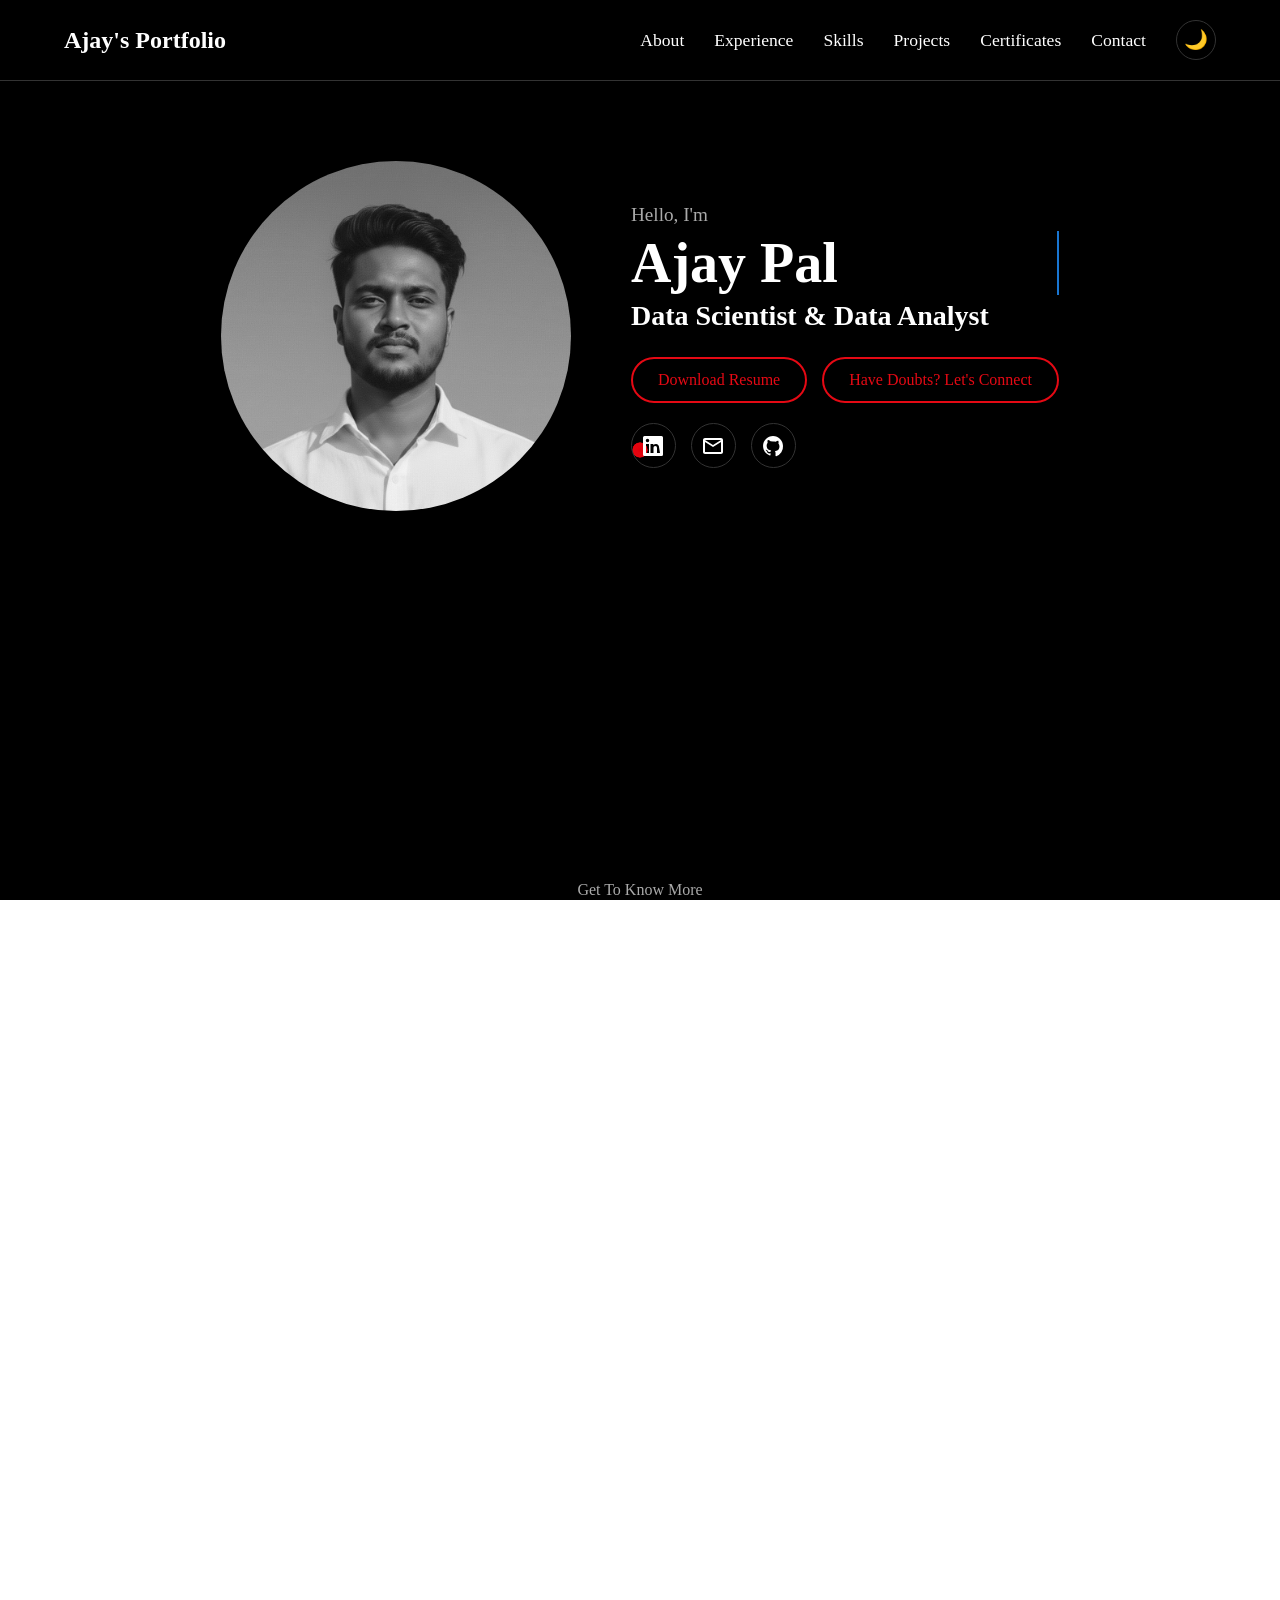
==== commit c5ac4a56: "Auto-sync: file changes" ====
--- a/index.html
+++ b/index.html
@@ -1,5 +1,6 @@
 <!DOCTYPE html>
 <html lang="en" data-theme="dark">
+
 <head>
     <meta charset="UTF-8">
     <meta name="viewport" content="width=device-width, initial-scale=1.0">
@@ -10,6 +11,7 @@
     <link href="https://fonts.googleapis.com/css2?family=Poppins:wght@400;500;700&display=swap" rel="stylesheet">
     <link rel="stylesheet" href="style.css">
 </head>
+
 <body>
     <!-- Canvas for the background animation -->
     <canvas id="background-animation"></canvas>
@@ -50,9 +52,25 @@
                         <a href="#contact" class="btn btn-dark">Have Doubts? Let's Connect</a>
                     </div>
                     <div class="social-icons">
-                        <a href="https://www.linkedin.com/in/ajay-palanisamy-01930b375?utm_source=share&utm_campaign=share_via&utm_content=profile&utm_medium=android_app" target="_blank" title="LinkedIn"><svg xmlns="http://www.w3.org/2000/svg" viewBox="0 0 24 24" fill="currentColor"><path d="M20.5 2h-17A1.5 1.5 0 002 3.5v17A1.5 1.5 0 003.5 22h17a1.5 1.5 0 001.5-1.5v-17A1.5 1.5 0 0020.5 2zM8 19H5v-9h3zM6.5 8.25A1.75 1.75 0 118.25 6.5 1.75 1.75 0 016.5 8.25zM19 19h-3v-4.74c0-1.42-.6-2.16-1.75-2.16S12.5 13 12.5 14.26V19h-3v-9h2.9v1.3a3.11 3.11 0 012.7-1.4c1.55 0 3.1 1.1 3.1 4.4z"></path></svg></a>
-                        <a href="mailto:ajaypalanisamy515@gmail.com" title="Email"><svg xmlns="http://www.w3.org/2000/svg" viewBox="0 0 24 24" fill="currentColor"><path d="M22 6c0-1.1-.9-2-2-2H4c-1.1 0-2 .9-2 2v12c0 1.1.9 2 2 2h16c1.1 0 2-.9 2-2V6zm-2 0l-8 5-8-5h16zm0 12H4V8l8 5 8-5v10z"></path></svg></a>
-                        <a href="https://github.com/Ajaypalanisamy" target="_blank" title="GitHub"><svg xmlns="http://www.w3.org/2000/svg" width="24" height="24" viewBox="0 0 24 24"><path fill-rule="evenodd" clip-rule="evenodd" d="M12.026 2c-5.509 0-9.974 4.465-9.974 9.974 0 4.406 2.857 8.145 6.821 9.465.499.09.679-.217.679-.481 0-.237-.008-.865-.011-1.696-2.775.602-3.361-1.343-3.361-1.343-.455-1.158-1.11-1.466-1.11-1.466-.908-.62.069-.608.069-.608 1.003.07 1.531 1.03 1.531 1.03.892 1.529 2.341 1.088 2.91.832.092-.647.35-1.088.635-1.338-2.22-.251-4.555-1.111-4.555-4.942 0-1.091.39-1.984 1.03-2.682-.103-.254-.447-1.271.098-2.645 0 0 .84-.269 2.75 1.025A9.547 9.547 0 0 1 12.026 7.5c.852 0 1.718.119 2.541.349 1.91-1.294 2.748-1.025 2.748-1.025.546 1.374.202 2.391.1 2.645.64.698 1.027 1.591 1.027 2.682 0 3.841-2.337 4.687-4.565 4.935.359.307.675.915.675 1.846 0 1.338-.012 2.419-.012 2.745 0 .266.18.574.688.478A9.978 9.978 0 0 0 22 11.974C22 6.465 17.535 2 12.026 2z"></path></svg></a>
+                        <a href="https://www.linkedin.com/in/ajay-palanisamy-01930b375?utm_source=share&utm_campaign=share_via&utm_content=profile&utm_medium=android_app"
+                            target="_blank" title="LinkedIn"><svg xmlns="http://www.w3.org/2000/svg" viewBox="0 0 24 24"
+                                fill="currentColor">
+                                <path
+                                    d="M20.5 2h-17A1.5 1.5 0 002 3.5v17A1.5 1.5 0 003.5 22h17a1.5 1.5 0 001.5-1.5v-17A1.5 1.5 0 0020.5 2zM8 19H5v-9h3zM6.5 8.25A1.75 1.75 0 118.25 6.5 1.75 1.75 0 016.5 8.25zM19 19h-3v-4.74c0-1.42-.6-2.16-1.75-2.16S12.5 13 12.5 14.26V19h-3v-9h2.9v1.3a3.11 3.11 0 012.7-1.4c1.55 0 3.1 1.1 3.1 4.4z">
+                                </path>
+                            </svg></a>
+                        <a href="mailto:ajaypalanisamy515@gmail.com" title="Email"><svg
+                                xmlns="http://www.w3.org/2000/svg" viewBox="0 0 24 24" fill="currentColor">
+                                <path
+                                    d="M22 6c0-1.1-.9-2-2-2H4c-1.1 0-2 .9-2 2v12c0 1.1.9 2 2 2h16c1.1 0 2-.9 2-2V6zm-2 0l-8 5-8-5h16zm0 12H4V8l8 5 8-5v10z">
+                                </path>
+                            </svg></a>
+                        <a href="https://github.com/Ajaypalanisamy" target="_blank" title="GitHub"><svg
+                                xmlns="http://www.w3.org/2000/svg" width="24" height="24" viewBox="0 0 24 24">
+                                <path fill-rule="evenodd" clip-rule="evenodd"
+                                    d="M12.026 2c-5.509 0-9.974 4.465-9.974 9.974 0 4.406 2.857 8.145 6.821 9.465.499.09.679-.217.679-.481 0-.237-.008-.865-.011-1.696-2.775.602-3.361-1.343-3.361-1.343-.455-1.158-1.11-1.466-1.11-1.466-.908-.62.069-.608.069-.608 1.003.07 1.531 1.03 1.531 1.03.892 1.529 2.341 1.088 2.91.832.092-.647.35-1.088.635-1.338-2.22-.251-4.555-1.111-4.555-4.942 0-1.091.39-1.984 1.03-2.682-.103-.254-.447-1.271.098-2.645 0 0 .84-.269 2.75 1.025A9.547 9.547 0 0 1 12.026 7.5c.852 0 1.718.119 2.541.349 1.91-1.294 2.748-1.025 2.748-1.025.546 1.374.202 2.391.1 2.645.64.698 1.027 1.591 1.027 2.682 0 3.841-2.337 4.687-4.565 4.935.359.307.675.915.675 1.846 0 1.338-.012 2.419-.012 2.745 0 .266.18.574.688.478A9.978 9.978 0 0 0 22 11.974C22 6.465 17.535 2 12.026 2z">
+                                </path>
+                            </svg></a>
                     </div>
                 </div>
             </div>
@@ -79,7 +97,9 @@
                     <h3>Internship</h3>
                     <p class="degree">Data Science & Data Analyst</p>
                     <p class="university">KGiSL MicroCollege</p>
-                    <p class="experience-description">Completed comprehensive training in data science, machine learning, and data visualization. Worked on real-world datasets to develop predictive models and generate actionable insights.</p>
+                    <p class="experience-description">Completed comprehensive training in data science, machine
+                        learning, and data visualization. Worked on real-world datasets to develop predictive models and
+                        generate actionable insights.</p>
                     <span class="dates">2025 </span>
                 </div>
             </div>
@@ -107,23 +127,27 @@
                 <div class="skill">Analytical Thinking</div>
             </div>
         </section>
-        
+
         <section id="projects" class="container">
             <p class="section-subtitle">Browse My Recent</p>
             <h2 class="section-title animate-on-scroll" data-animation="slide-in-left">Projects</h2>
-            
+
             <div class="projects-enhanced-grid">
                 <!-- Project 1 -->
                 <div class="project-card-enhanced">
                     <a href="project-1.html" class="project-link">
                         <div class="project-image-container">
-                            <img src="imgs/database_analytics_dashboard_sql_queries_charts.jpg" alt="MySQL Database Analytics Dashboard" class="project-thumbnail">
+                            <img src="imgs/database_analytics_dashboard_sql_queries_charts.jpg"
+                                alt="MySQL Database Analytics Dashboard" class="project-thumbnail">
                         </div>
                         <div class="project-info">
                             <h3>Advanced SQL - IMDB Dataset</h3>
-                            <p class="project-description">Analyzed IMDB movie dataset using advanced MySQL techniques, extracting business insights from 1000+ records through complex queries and aggregations.</p>
+                            <p class="project-description">Analyzed IMDB movie dataset using advanced MySQL techniques,
+                                extracting business insights from 1000+ records through complex queries and
+                                aggregations.</p>
                             <div class="project-tech">MySQL • Advanced SQL • Query Optimization</div>
-                            <div class="project-outcomes">• Complex JOINs & Subqueries • Business Intelligence • Performance Tuning</div>
+                            <div class="project-outcomes">• Complex JOINs & Subqueries • Business Intelligence •
+                                Performance Tuning</div>
                             <span class="btn-view">View Details</span>
                         </div>
                     </a>
@@ -133,13 +157,17 @@
                 <div class="project-card-enhanced">
                     <a href="project-2.html" class="project-link">
                         <div class="project-image-container">
-                            <img src="imgs/global_excel_salary_analysis_dashboards_charts.jpg" alt="Global Salary Analysis Dashboard" class="project-thumbnail">
+                            <img src="imgs/global_excel_salary_analysis_dashboards_charts.jpg"
+                                alt="Global Salary Analysis Dashboard" class="project-thumbnail">
                         </div>
                         <div class="project-info">
                             <h3>Global Salary Survey Analysis</h3>
-                            <p class="project-description">Comprehensive salary analysis using Excel and MySQL, creating interactive dashboards and statistical models to understand compensation trends across industries.</p>
+                            <p class="project-description">Comprehensive salary analysis using Excel and MySQL, creating
+                                interactive dashboards and statistical models to understand compensation trends across
+                                industries.</p>
                             <div class="project-tech">Excel • MySQL • Statistical Analysis • Dashboard Creation</div>
-                            <div class="project-outcomes">• Interactive Dashboards • Trend Analysis • Predictive Models</div>
+                            <div class="project-outcomes">• Interactive Dashboards • Trend Analysis • Predictive Models
+                            </div>
                             <span class="btn-view">View Details</span>
                         </div>
                     </a>
@@ -149,13 +177,17 @@
                 <div class="project-card-enhanced">
                     <a href="project-3.html" class="project-link">
                         <div class="project-image-container">
-                            <img src="imgs/macroeconomic_analysis_dashboard_gdp_population_charts.jpg" alt="GDP and Population Analysis Dashboard" class="project-thumbnail">
+                            <img src="imgs/macroeconomic_analysis_dashboard_gdp_population_charts.jpg"
+                                alt="GDP and Population Analysis Dashboard" class="project-thumbnail">
                         </div>
                         <div class="project-info">
                             <h3>Population & GDP Analysis</h3>
-                            <p class="project-description">Economic analysis of global population and GDP data using Power BI, creating interactive visualizations to identify economic growth patterns and demographic insights.</p>
+                            <p class="project-description">Economic analysis of global population and GDP data using
+                                Power BI, creating interactive visualizations to identify economic growth patterns and
+                                demographic insights.</p>
                             <div class="project-tech">Power BI • Excel • MySQL • Data Visualization</div>
-                            <div class="project-outcomes">• Interactive Dashboards • Economic Indicators • Growth Metrics</div>
+                            <div class="project-outcomes">• Interactive Dashboards • Economic Indicators • Growth
+                                Metrics</div>
                             <span class="btn-view">View Details</span>
                         </div>
                     </a>
@@ -165,13 +197,18 @@
                 <div class="project-card-enhanced">
                     <a href="project-4.html" class="project-link">
                         <div class="project-image-container">
-                            <img src="imgs/hr_analytics_dashboard_employee_attrition_metrics.jpg" alt="Employee Attrition Analytics Dashboard" class="project-thumbnail">
+                            <img src="imgs/hr_analytics_dashboard_employee_attrition_metrics.jpg"
+                                alt="Employee Attrition Analytics Dashboard" class="project-thumbnail">
                         </div>
                         <div class="project-info">
                             <h3>Employee Attrition Analysis</h3>
-                            <p class="project-description">HR analytics project using Power BI to identify key factors contributing to employee turnover and create actionable insights for retention strategies.</p>
-                            <div class="project-tech">Power BI • HR Analytics • Statistical Analysis • Predictive Modeling</div>
-                            <div class="project-outcomes">• Retention Strategies • Risk Identification • HR Metrics</div>
+                            <p class="project-description">HR analytics project using Power BI to identify key factors
+                                contributing to employee turnover and create actionable insights for retention
+                                strategies.</p>
+                            <div class="project-tech">Power BI • HR Analytics • Statistical Analysis • Predictive
+                                Modeling</div>
+                            <div class="project-outcomes">• Retention Strategies • Risk Identification • HR Metrics
+                            </div>
                             <span class="btn-view">View Details</span>
                         </div>
                     </a>
@@ -181,13 +218,18 @@
                 <div class="project-card-enhanced">
                     <a href="project-5.html" class="project-link">
                         <div class="project-image-container">
-                            <img src="imgs/laptop_price_analysis_dashboard_data_visualization.jpg" alt="Laptop Price Analysis Dashboard" class="project-thumbnail">
+                            <img src="imgs/laptop_price_analysis_dashboard_data_visualization.jpg"
+                                alt="Laptop Price Analysis Dashboard" class="project-thumbnail">
                         </div>
                         <div class="project-info">
                             <h3>Python Laptop Price Analysis</h3>
-                            <p class="project-description">Machine learning project analyzing laptop pricing patterns using Python, building predictive models and data visualizations to understand market dynamics.</p>
-                            <div class="project-tech">Python • Machine Learning • Data Visualization • Statistical Modeling</div>
-                            <div class="project-outcomes">• Price Prediction • Market Analysis • Feature Engineering</div>
+                            <p class="project-description">Machine learning project analyzing laptop pricing patterns
+                                using Python, building predictive models and data visualizations to understand market
+                                dynamics.</p>
+                            <div class="project-tech">Python • Machine Learning • Data Visualization • Statistical
+                                Modeling</div>
+                            <div class="project-outcomes">• Price Prediction • Market Analysis • Feature Engineering
+                            </div>
                             <span class="btn-view">View Details</span>
                         </div>
                     </a>
@@ -197,13 +239,18 @@
                 <div class="project-card-enhanced">
                     <a href="project-6.html" class="project-link">
                         <div class="project-image-container">
-                            <img src="imgs/machine_learning_algorithms_cheat_sheet_comparison_data_science_flowchart.jpg" alt="Machine Learning Algorithms Comparison" class="project-thumbnail">
+                            <img src="imgs/machine_learning_algorithms_cheat_sheet_comparison_data_science_flowchart.jpg"
+                                alt="Machine Learning Algorithms Comparison" class="project-thumbnail">
                         </div>
                         <div class="project-info">
                             <h3>Machine Learning Algorithms</h3>
-                            <p class="project-description">Comprehensive comparison of various machine learning algorithms, analyzing their performance, use cases, and implementation strategies for different data types.</p>
-                            <div class="project-tech">Python • Scikit-learn • Algorithm Analysis • Performance Metrics</div>
-                            <div class="project-outcomes">• Algorithm Selection • Performance Comparison • Best Practices</div>
+                            <p class="project-description">Comprehensive comparison of various machine learning
+                                algorithms, analyzing their performance, use cases, and implementation strategies for
+                                different data types.</p>
+                            <div class="project-tech">Python • Scikit-learn • Algorithm Analysis • Performance Metrics
+                            </div>
+                            <div class="project-outcomes">• Algorithm Selection • Performance Comparison • Best
+                                Practices</div>
                             <span class="btn-view">View Details</span>
                         </div>
                     </a>
@@ -213,13 +260,17 @@
                 <div class="project-card-enhanced">
                     <a href="project-7.html" class="project-link">
                         <div class="project-image-container">
-                            <img src="imgs/autonomous_vehicle_road_sign_detection_recognition_ai_python_cnn.jpg" alt="CNN Road Sign Detection System" class="project-thumbnail">
+                            <img src="imgs/autonomous_vehicle_road_sign_detection_recognition_ai_python_cnn.jpg"
+                                alt="CNN Road Sign Detection System" class="project-thumbnail">
                         </div>
                         <div class="project-info">
                             <h3>CNN Road Sign Detection</h3>
-                            <p class="project-description">Deep learning project implementing Convolutional Neural Networks for autonomous vehicle road sign recognition and classification with real-time processing.</p>
+                            <p class="project-description">Deep learning project implementing Convolutional Neural
+                                Networks for autonomous vehicle road sign recognition and classification with real-time
+                                processing.</p>
                             <div class="project-tech">Deep Learning • CNN • TensorFlow • Computer Vision</div>
-                            <div class="project-outcomes">• Real-time Detection • Classification Accuracy • Model Optimization</div>
+                            <div class="project-outcomes">• Real-time Detection • Classification Accuracy • Model
+                                Optimization</div>
                             <span class="btn-view">View Details</span>
                         </div>
                     </a>
@@ -229,13 +280,17 @@
                 <div class="project-card-enhanced">
                     <a href="project-8.html" class="project-link">
                         <div class="project-image-container">
-                            <img src="imgs/global_mobile_ecommerce_market_analysis_data_chart.jpg" alt="E-Commerce Mobile Market Analysis" class="project-thumbnail">
+                            <img src="imgs/global_mobile_ecommerce_market_analysis_data_chart.jpg"
+                                alt="E-Commerce Mobile Market Analysis" class="project-thumbnail">
                         </div>
                         <div class="project-info">
                             <h3>E-Commerce Mobile Analysis</h3>
-                            <p class="project-description">Data science project analyzing mobile e-commerce trends, customer behavior patterns, and market segmentation using advanced analytical techniques.</p>
+                            <p class="project-description">Data science project analyzing mobile e-commerce trends,
+                                customer behavior patterns, and market segmentation using advanced analytical
+                                techniques.</p>
                             <div class="project-tech">Python • Data Science • Market Analysis • Customer Analytics</div>
-                            <div class="project-outcomes">• Market Insights • Customer Segmentation • Trend Forecasting</div>
+                            <div class="project-outcomes">• Market Insights • Customer Segmentation • Trend Forecasting
+                            </div>
                             <span class="btn-view">View Details</span>
                         </div>
                     </a>
@@ -245,13 +300,18 @@
                 <div class="project-card-enhanced">
                     <a href="project-9.html" class="project-link">
                         <div class="project-image-container">
-                            <img src="imgs/entertainment-media-analytics-kpi-dashboard.jpg" alt="Entertainment Media Analytics Dashboard" class="project-thumbnail">
+                            <img src="imgs/entertainment-media-analytics-kpi-dashboard.jpg"
+                                alt="Entertainment Media Analytics Dashboard" class="project-thumbnail">
                         </div>
                         <div class="project-info">
                             <h3>Tableau Entertainment Analysis</h3>
-                            <p class="project-description">Interactive entertainment industry analysis using Tableau, creating comprehensive dashboards to track media performance, audience engagement, and content trends.</p>
-                            <div class="project-tech">Tableau • Data Visualization • Interactive Dashboards • KPI Analysis</div>
-                            <div class="project-outcomes">• Interactive Visuals • Performance Metrics • Industry Insights</div>
+                            <p class="project-description">Interactive entertainment industry analysis using Tableau,
+                                creating comprehensive dashboards to track media performance, audience engagement, and
+                                content trends.</p>
+                            <div class="project-tech">Tableau • Data Visualization • Interactive Dashboards • KPI
+                                Analysis</div>
+                            <div class="project-outcomes">• Interactive Visuals • Performance Metrics • Industry
+                                Insights</div>
                             <span class="btn-view">View Details</span>
                         </div>
                     </a>
@@ -261,13 +321,18 @@
                 <div class="project-card-enhanced">
                     <a href="project-10.html" class="project-link">
                         <div class="project-image-container">
-                            <img src="imgs/data_visualization_dashboard_business_analytics.jpg" alt="Super Store Sales Analytics Dashboard" class="project-thumbnail">
+                            <img src="imgs/data_visualization_dashboard_business_analytics.jpg"
+                                alt="Super Store Sales Analytics Dashboard" class="project-thumbnail">
                         </div>
                         <div class="project-info">
                             <h3>Excel Super Store Analysis</h3>
-                            <p class="project-description">Advanced Excel analysis of retail sales data, creating dynamic dashboards and performing financial analysis to optimize business operations and sales strategies.</p>
-                            <div class="project-tech">Advanced Excel • Pivot Tables • Financial Analysis • Dashboard Creation</div>
-                            <div class="project-outcomes">• Sales Optimization • Financial Metrics • Business Intelligence</div>
+                            <p class="project-description">Advanced Excel analysis of retail sales data, creating
+                                dynamic dashboards and performing financial analysis to optimize business operations and
+                                sales strategies.</p>
+                            <div class="project-tech">Advanced Excel • Pivot Tables • Financial Analysis • Dashboard
+                                Creation</div>
+                            <div class="project-outcomes">• Sales Optimization • Financial Metrics • Business
+                                Intelligence</div>
                             <span class="btn-view">View Details</span>
                         </div>
                     </a>
@@ -280,53 +345,85 @@
             <h2 class="section-title animate-on-scroll" data-animation="slide-in-left">Awards & Certificates</h2>
             <div class="certificates-grid">
                 <div class="certificate-card">
-                    <a href="./KGISL  Data Science & Analyst certificate.pdf" target="_blank"><img src="./Certificate Data Analyst.png" alt="Data Visualization in Excel Certificate"></a>
+                    <a href="./KGISL  Data Science & Analyst certificate.pdf" target="_blank"><img
+                            src="./Certificate Data Analyst.png" alt="Data Visualization in Excel Certificate"></a>
                     <h3>Data Analyst & Data Scientist</h3>
                     <p>KGiSL MicroCollege , Coimbatore </p>
                 </div>
                 <!--  -->
                 <div class="certificate-card">
-                    <a href="certificate-excel.jpg" target="_blank"><img src="certificate-excel.jpg" alt="Data Visualization in Excel Certificate"></a>
+                    <a href="certificate-excel.jpg" target="_blank"><img src="certificate-excel.jpg"
+                            alt="Data Visualization in Excel Certificate"></a>
                     <h3>Data Visualization in Excel</h3>
                     <p>via Coursera</p>
                 </div>
-              <!--  -->
-</div>
-               <div class="certificates-grid">
+                <!--  -->
+            </div>
+            <div class="certificates-grid">
                 <div class="certificate-card">
-                    <a href="certificate-powerbi.jpg" target="_blank"><img src="certificate-powerbi.jpg" alt="Power BI Prep Certificate"></a>
+                    <a href="certificate-powerbi.jpg" target="_blank"><img src="certificate-powerbi.jpg"
+                            alt="Power BI Prep Certificate"></a>
                     <h3>Power BI Data Analyst Prep</h3>
                     <p>via Coursera</p>
                 </div>
-              
+
                 <div class="certificate-card">
-                    <a href="certificate - python.png" target="_blank"><img src="certificate - python.png" alt=" Python for Data Science, AI & Development Certificate"></a>
+                    <a href="certificate - python.png" target="_blank"><img src="certificate - python.png"
+                            alt=" Python for Data Science, AI & Development Certificate"></a>
                     <h3>Python for Data Science, AI & Development certificate</h3>
                     <p>via Coursera</p>
                 </div>
             </div>
         </section>
-        
+
         <section id="contact" class="container">
             <p class="section-subtitle">Get in Touch</p>
             <h2 class="section-title animate-on-scroll" data-animation="slide-in-left">Contact Me</h2>
             <div class="contact-container">
                 <div class="contact-left">
                     <h3>Let's Connect</h3>
-                    <p>I'm a data analyst passionate about solving problems and helping others grow. Whether you need help with data insights, resume reviews, or optimizing your LinkedIn profile, feel free to reach out. I'm also open to exploring new opportunities.</p>
+                    <p>I'm a data analyst passionate about solving problems and helping others grow. Whether you need
+                        help with data insights, resume reviews, or optimizing your LinkedIn profile, feel free to reach
+                        out. I'm also open to exploring new opportunities.</p>
                     <div class="contact-social-icons">
-                        <a href="https://www.linkedin.com/in/ajay-palanisamy-01930b375?utm_source=share&utm_campaign=share_via&utm_content=profile&utm_medium=android_app" target="_blank"><svg xmlns="http://www.w3.org/2000/svg" width="24" height="24" viewBox="0 0 24 24"><path d="M20 3H4a1 1 0 0 0-1 1v16a1 1 0 0 0 1 1h16a1 1 0 0 0 1-1V4a1 1 0 0 0-1-1zM8.339 18.337H5.667v-8.59h2.672v8.59zM7.003 8.574a1.548 1.548 0 1 1 0-3.096 1.548 1.548 0 0 1 0 3.096zm11.335 9.763h-2.669V14.16c0-.996-.017-2.277-1.388-2.277-1.39 0-1.601 1.086-1.601 2.206v4.248h-2.667v-8.59h2.56v1.174h.037c.356-.675 1.227-1.387 2.526-1.387 2.703 0 3.203 1.778 3.203 4.092v4.71z"></path></svg></a>
-                        <a href="mailto:ajaypalanisamy515@gmail.com"><svg xmlns="http://www.w3.org/2000/svg" width="24" height="24" viewBox="0 0 24 24"><path d="M20 4H4a2 2 0 0 0-2 2v12a2 2 0 0 0 2 2h16a2 2 0 0 0 2-2V6a2 2 0 0 0-2-2zm0 4.7-8 5.334L4 8.7V6.297l8 5.333 8-5.333V8.7z"></path></svg></a>
-                         <a href="https://github.com/Ajaypalanisamy" target="_blank"><svg xmlns="http://www.w3.org/2000/svg" width="24" height="24" viewBox="0 0 24 24"><path fill-rule="evenodd" clip-rule="evenodd" d="M12.026 2c-5.509 0-9.974 4.465-9.974 9.974 0 4.406 2.857 8.145 6.821 9.465.499.09.679-.217.679-.481 0-.237-.008-.865-.011-1.696-2.775.602-3.361-1.343-3.361-1.343-.455-1.158-1.11-1.466-1.11-1.466-.908-.62.069-.608.069-.608 1.003.07 1.531 1.03 1.531 1.03.892 1.529 2.341 1.088 2.91.832.092-.647.35-1.088.635-1.338-2.22-.251-4.555-1.111-4.555-4.942 0-1.091.39-1.984 1.03-2.682-.103-.254-.447-1.271.098-2.645 0 0 .84-.269 2.75 1.025A9.547 9.547 0 0 1 12.026 7.5c.852 0 1.718.119 2.541.349 1.91-1.294 2.748-1.025 2.748-1.025.546 1.374.202 2.391.1 2.645.64.698 1.027 1.591 1.027 2.682 0 3.841-2.337 4.687-4.565 4.935.359.307.675.915.675 1.846 0 1.338-.012 2.419-.012 2.745 0 .266.18.574.688.478A9.978 9.978 0 0 0 22 11.974C22 6.465 17.535 2 12.026 2z"></path></svg></a>
+                        <a href="https://www.linkedin.com/in/ajay-palanisamy-01930b375?utm_source=share&utm_campaign=share_via&utm_content=profile&utm_medium=android_app"
+                            target="_blank"><svg xmlns="http://www.w3.org/2000/svg" width="24" height="24"
+                                viewBox="0 0 24 24">
+                                <path
+                                    d="M20 3H4a1 1 0 0 0-1 1v16a1 1 0 0 0 1 1h16a1 1 0 0 0 1-1V4a1 1 0 0 0-1-1zM8.339 18.337H5.667v-8.59h2.672v8.59zM7.003 8.574a1.548 1.548 0 1 1 0-3.096 1.548 1.548 0 0 1 0 3.096zm11.335 9.763h-2.669V14.16c0-.996-.017-2.277-1.388-2.277-1.39 0-1.601 1.086-1.601 2.206v4.248h-2.667v-8.59h2.56v1.174h.037c.356-.675 1.227-1.387 2.526-1.387 2.703 0 3.203 1.778 3.203 4.092v4.71z">
+                                </path>
+                            </svg></a>
+                        <a href="mailto:ajaypalanisamy515@gmail.com"><svg xmlns="http://www.w3.org/2000/svg" width="24"
+                                height="24" viewBox="0 0 24 24">
+                                <path
+                                    d="M20 4H4a2 2 0 0 0-2 2v12a2 2 0 0 0 2 2h16a2 2 0 0 0 2-2V6a2 2 0 0 0-2-2zm0 4.7-8 5.334L4 8.7V6.297l8 5.333 8-5.333V8.7z">
+                                </path>
+                            </svg></a>
+                        <a href="https://github.com/Ajaypalanisamy" target="_blank"><svg
+                                xmlns="http://www.w3.org/2000/svg" width="24" height="24" viewBox="0 0 24 24">
+                                <path fill-rule="evenodd" clip-rule="evenodd"
+                                    d="M12.026 2c-5.509 0-9.974 4.465-9.974 9.974 0 4.406 2.857 8.145 6.821 9.465.499.09.679-.217.679-.481 0-.237-.008-.865-.011-1.696-2.775.602-3.361-1.343-3.361-1.343-.455-1.158-1.11-1.466-1.11-1.466-.908-.62.069-.608.069-.608 1.003.07 1.531 1.03 1.531 1.03.892 1.529 2.341 1.088 2.91.832.092-.647.35-1.088.635-1.338-2.22-.251-4.555-1.111-4.555-4.942 0-1.091.39-1.984 1.03-2.682-.103-.254-.447-1.271.098-2.645 0 0 .84-.269 2.75 1.025A9.547 9.547 0 0 1 12.026 7.5c.852 0 1.718.119 2.541.349 1.91-1.294 2.748-1.025 2.748-1.025.546 1.374.202 2.391.1 2.645.64.698 1.027 1.591 1.027 2.682 0 3.841-2.337 4.687-4.565 4.935.359.307.675.915.675 1.846 0 1.338-.012 2.419-.012 2.745 0 .266.18.574.688.478A9.978 9.978 0 0 0 22 11.974C22 6.465 17.535 2 12.026 2z">
+                                </path>
+                            </svg></a>
                     </div>
                 </div>
                 <div class="contact-right">
                     <form action="#">
-                        <input type="text" name="name" placeholder="Enter Your Name" required class="animate-on-scroll" data-animation="slide-in-down" data-delay="0.1s">
-                        <input type="email" name="email" placeholder="Enter Your Mail Id" required class="animate-on-scroll" data-animation="slide-in-down" data-delay="0.2s">
-                        <input type="text" name="subject" placeholder="Enter Subject Of The Mail" required class="animate-on-scroll" data-animation="slide-in-down" data-delay="0.3s">
-                        <textarea name="message" rows="6" placeholder="Enter Your Message Here" required class="animate-on-scroll" data-animation="slide-in-up" data-delay="0.4s"></textarea>
-                        <button type="submit" class="btn-submit animate-on-scroll" data-animation="slide-in-up" data-delay="0.5s">SUBMIT <svg xmlns="http://www.w3.org/2000/svg" width="24" height="24" viewBox="0 0 24 24"><path d="m21.426 11.095-17-8A1 1 0 0 0 3.001 4.058l.001 6.944 6.095 1.016-6.095 1.016.001 6.944a1 1 0 0 0 1.424.962l17-8a1 1 0 0 0 0-1.87z"></path></svg></button>
+                        <input type="text" name="name" placeholder="Enter Your Name" required class="animate-on-scroll"
+                            data-animation="slide-in-down" data-delay="0.1s">
+                        <input type="email" name="email" placeholder="Enter Your Mail Id" required
+                            class="animate-on-scroll" data-animation="slide-in-down" data-delay="0.2s">
+                        <input type="text" name="subject" placeholder="Enter Subject Of The Mail" required
+                            class="animate-on-scroll" data-animation="slide-in-down" data-delay="0.3s">
+                        <textarea name="message" rows="6" placeholder="Enter Your Message Here" required
+                            class="animate-on-scroll" data-animation="slide-in-up" data-delay="0.4s"></textarea>
+                        <button type="submit" class="btn-submit animate-on-scroll" data-animation="slide-in-up"
+                            data-delay="0.5s">SUBMIT <svg xmlns="http://www.w3.org/2000/svg" width="24" height="24"
+                                viewBox="0 0 24 24">
+                                <path
+                                    d="m21.426 11.095-17-8A1 1 0 0 0 3.001 4.058l.001 6.944 6.095 1.016-6.095 1.016.001 6.944a1 1 0 0 0 1.424.962l17-8a1 1 0 0 0 0-1.87z">
+                                </path>
+                            </svg></button>
                     </form>
                 </div>
             </div>
@@ -335,10 +432,12 @@
     <footer>
         <div class="footer-container">
             <!-- IMPORTANT: Paste your actual Google Form link here -->
-            <a href="https://docs.google.com/forms/d/e/1FAIpQLSekyFvPb7hav4PO4nzK0-oWm0eOXWW77c40APxH3NdKrSWhrg/viewform?usp=header" target="_blank" class="btn-custom-portfolio">Get Your Custom Portfolio Website</a>
-            <p>Developed by 
+            <a href="https://docs.google.com/forms/d/e/1FAIpQLSekyFvPb7hav4PO4nzK0-oWm0eOXWW77c40APxH3NdKrSWhrg/viewform?usp=header"
+                target="_blank" class="btn-custom-portfolio">Get Your Custom Portfolio Website</a>
+            <p>Developed by
                 <!-- UPDATED LINK -->
-                <a href="https://navani25.github.io/Navaneethan-Portfolio/" target="_blank" title="Visit the developer's website">
+                <a href="https://navani25.github.io/Navaneethan-Portfolio/" target="_blank"
+                    title="Visit the developer's website">
                     <span>Navaneethan R</span>
                 </a>
             </p>
@@ -346,10 +445,14 @@
     </footer>
 
     <a href="#" id="scrollTopBtn" title="Go to top">
-        <svg xmlns="http://www.w3.org/2000/svg" width="24" height="24" viewBox="0 0 24 24"><path d="m6.293 11.293 1.414 1.414L12 8.414l4.293 4.293 1.414-1.414L12 5.586z"></path><path d="m6.293 17.293 1.414 1.414L12 14.414l4.293 4.293 1.414-1.414L12 11.586z"></path></svg>
+        <svg xmlns="http://www.w3.org/2000/svg" width="24" height="24" viewBox="0 0 24 24">
+            <path d="m6.293 11.293 1.414 1.414L12 8.414l4.293 4.293 1.414-1.414L12 5.586z"></path>
+            <path d="m6.293 17.293 1.414 1.414L12 14.414l4.293 4.293 1.414-1.414L12 11.586z"></path>
+        </svg>
     </a>
 
     <script src="script.js"></script>
     <script src="snake-animation.js"></script>
 </body>
+
 </html>
--- a/style.css
+++ b/style.css
@@ -557,9 +557,10 @@
 
 .certificate-card img {
     width: 100%;
+    height: 400px;
     border-radius: 10px;
     border: 1px solid var(--border-color);
-    margin-bottom: 15px;
+    /* margin-bottom: 15px; */
     cursor: pointer;
 
 }
@@ -578,6 +579,7 @@
 
 .certificate-card p {
     color: var(--text-secondary);
+       margin-bottom: 15px;
 }
 
 /* Contact Section */
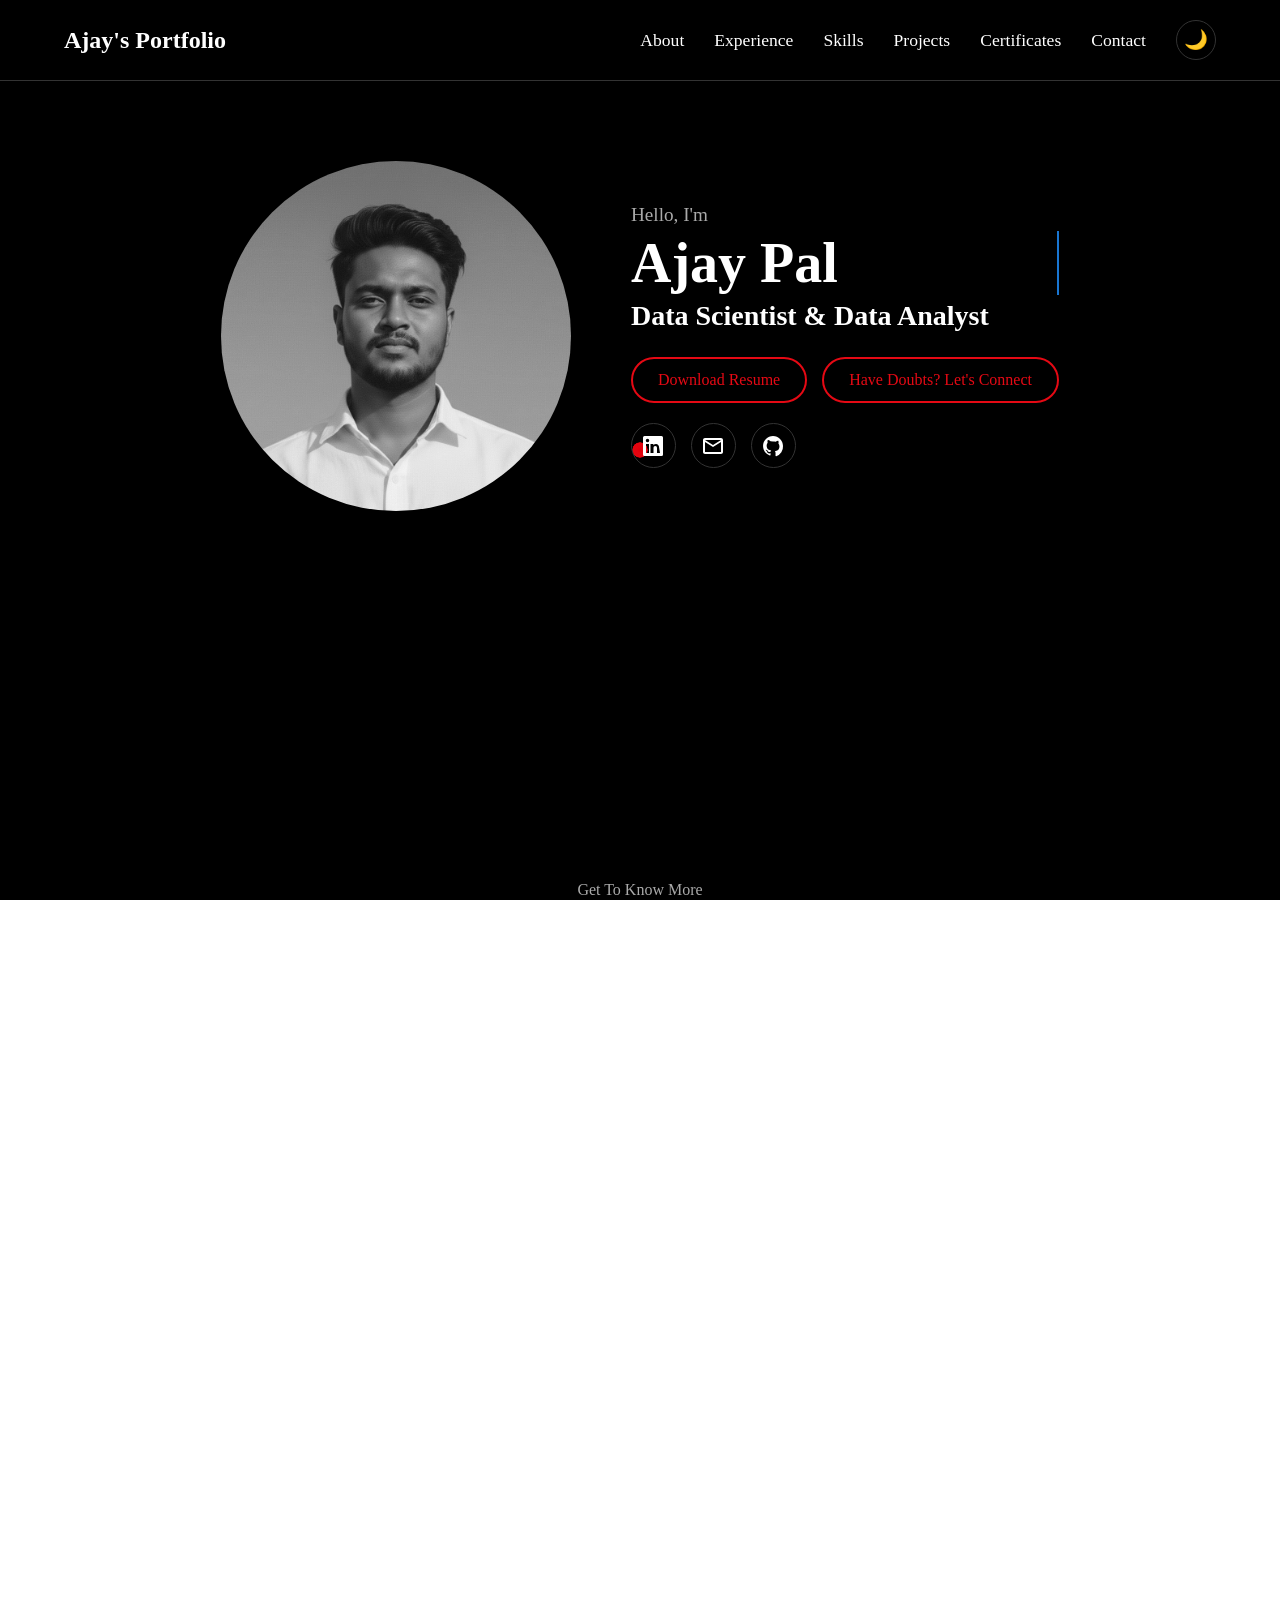
==== commit 84c685c8: "Auto-sync: file changes" ====
--- a/index.html
+++ b/index.html
@@ -337,6 +337,26 @@
                         </div>
                     </a>
                 </div>
+                <!--  -->
+                <!-- Project 11 -->
+                <div class="project-card-enhanced">
+                    <a href="project-11.html" class="project-link">
+                        <div class="project-image-container">
+                            <img src="imgs/data_visualization_dashboard_business_analytics.jpg"
+                                alt="Super Store Sales Analytics Dashboard" class="project-thumbnail">
+                        </div>
+                        <div class="project-info">
+                            <h3>IT Layoffs Analysis (2019–2024)</h3>
+                            <p class="project-description">Analyzed global IT layoff trends using Excel, SQL, and Power
+                                BI to identify patterns by year, company, and industry, helping understand workforce
+                                impact and market trends.</p>
+                            <div class="project-tech">Data Cleaning • Data Analysis • SQL Queries • Excel • Power BI</div>
+                            <div class="project-outcomes">• Interactive Dashboards  • Trend Analysis • Data Visualization • Business Insights</div>
+                            <span class="btn-view">View Details</span>
+                        </div>
+                    </a>
+                </div>
+                <!--  -->
             </div>
         </section>
 
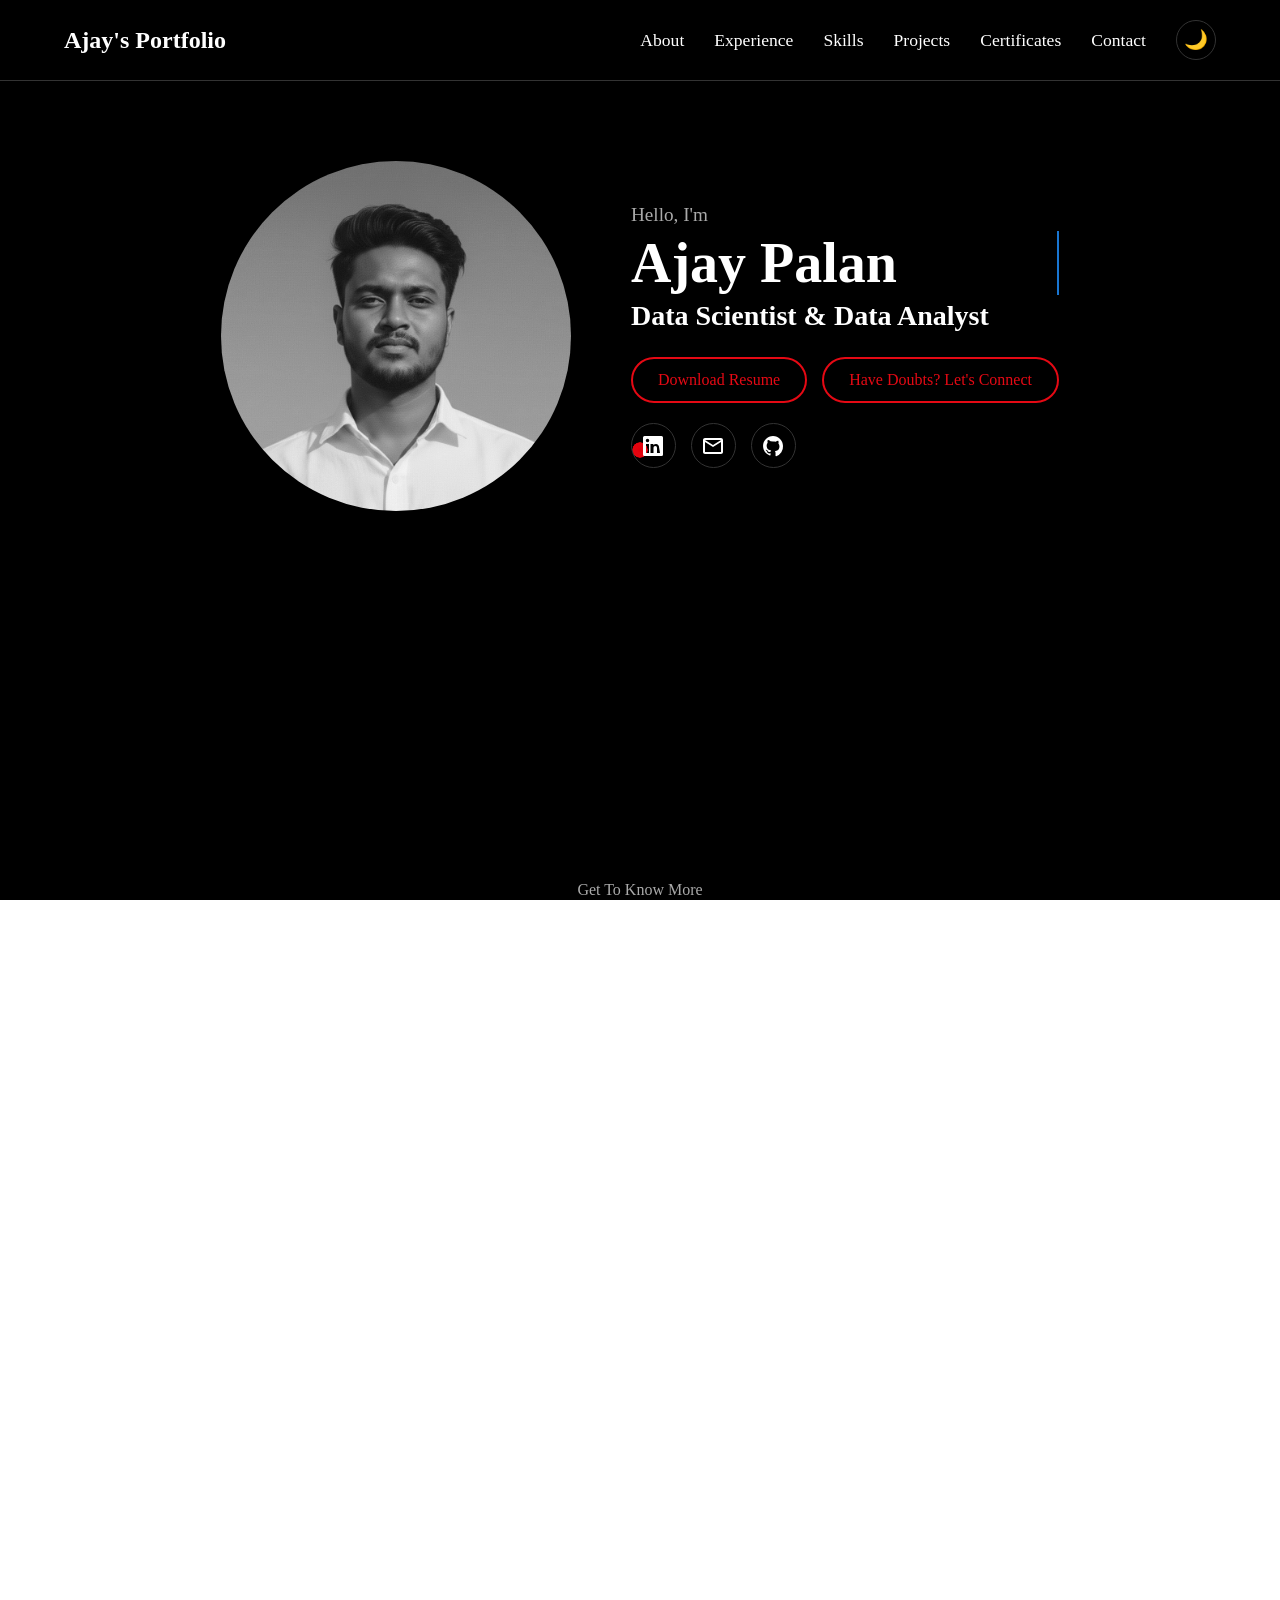
==== commit 0e58a856: "Auto-sync: file changes" ====
--- a/index.html
+++ b/index.html
@@ -342,8 +342,8 @@
                 <div class="project-card-enhanced">
                     <a href="project-11.html" class="project-link">
                         <div class="project-image-container">
-                            <img src="imgs/data_visualization_dashboard_business_analytics.jpg"
-                                alt="Super Store Sales Analytics Dashboard" class="project-thumbnail">
+                            <img src="./imgs/it-layoffs-analysis-power-bi-dashboard.png"
+                                alt="IT Layoffs Analysis Power BI Dashboard" class="project-thumbnail">
                         </div>
                         <div class="project-info">
                             <h3>IT Layoffs Analysis (2019–2024)</h3>
--- a/style.css
+++ b/style.css
@@ -530,6 +530,9 @@
     margin-bottom: 15px;
     line-height: 1.5;
 }
+.project-details{
+    display: flex;
+}
 
 .btn-view {
     border: 1px solid var(--accent-red);
@@ -931,7 +934,6 @@
     line-height: 1;
 }
 
-.project-section p,
 .project-section ul,
 .project-section li {
     color: var(--text-secondary);
@@ -939,7 +941,12 @@
     margin: 0;
     padding: 0;
 }
-
+.project-section p{
+    color: var(--text-secondary);
+    line-height: 1.8;
+    margin-left: 5px;
+    padding: 0;  
+}
 .project-section ul {
     list-style-position: inside;
 }
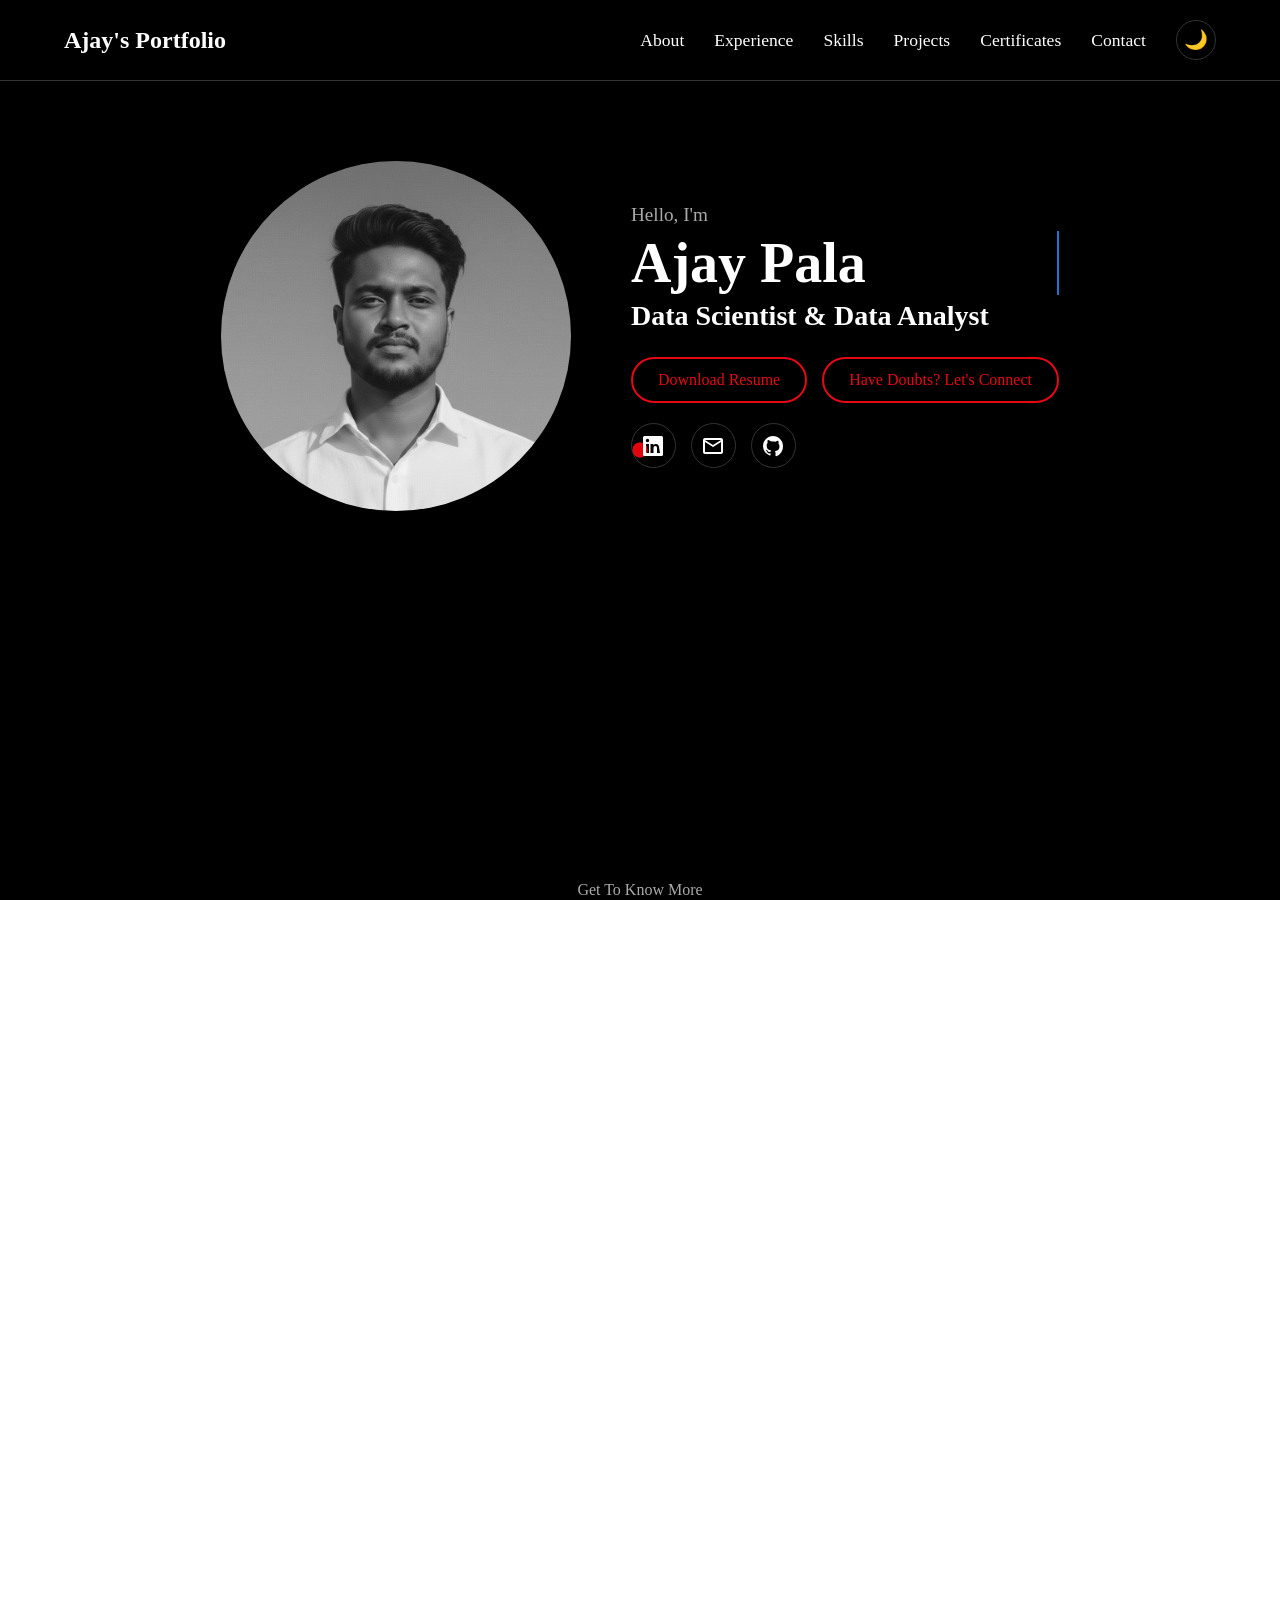
==== commit 39802c8f: "Auto-sync: file changes" ====
--- a/index.html
+++ b/index.html
@@ -342,7 +342,7 @@
                 <div class="project-card-enhanced">
                     <a href="project-11.html" class="project-link">
                         <div class="project-image-container">
-                            <img src="./imgs/it-layoffs-analysis-power-bi-dashboard.png"
+                            <img src="./imgs/IT-Layoff Analysis.png"
                                 alt="IT Layoffs Analysis Power BI Dashboard" class="project-thumbnail">
                         </div>
                         <div class="project-info">
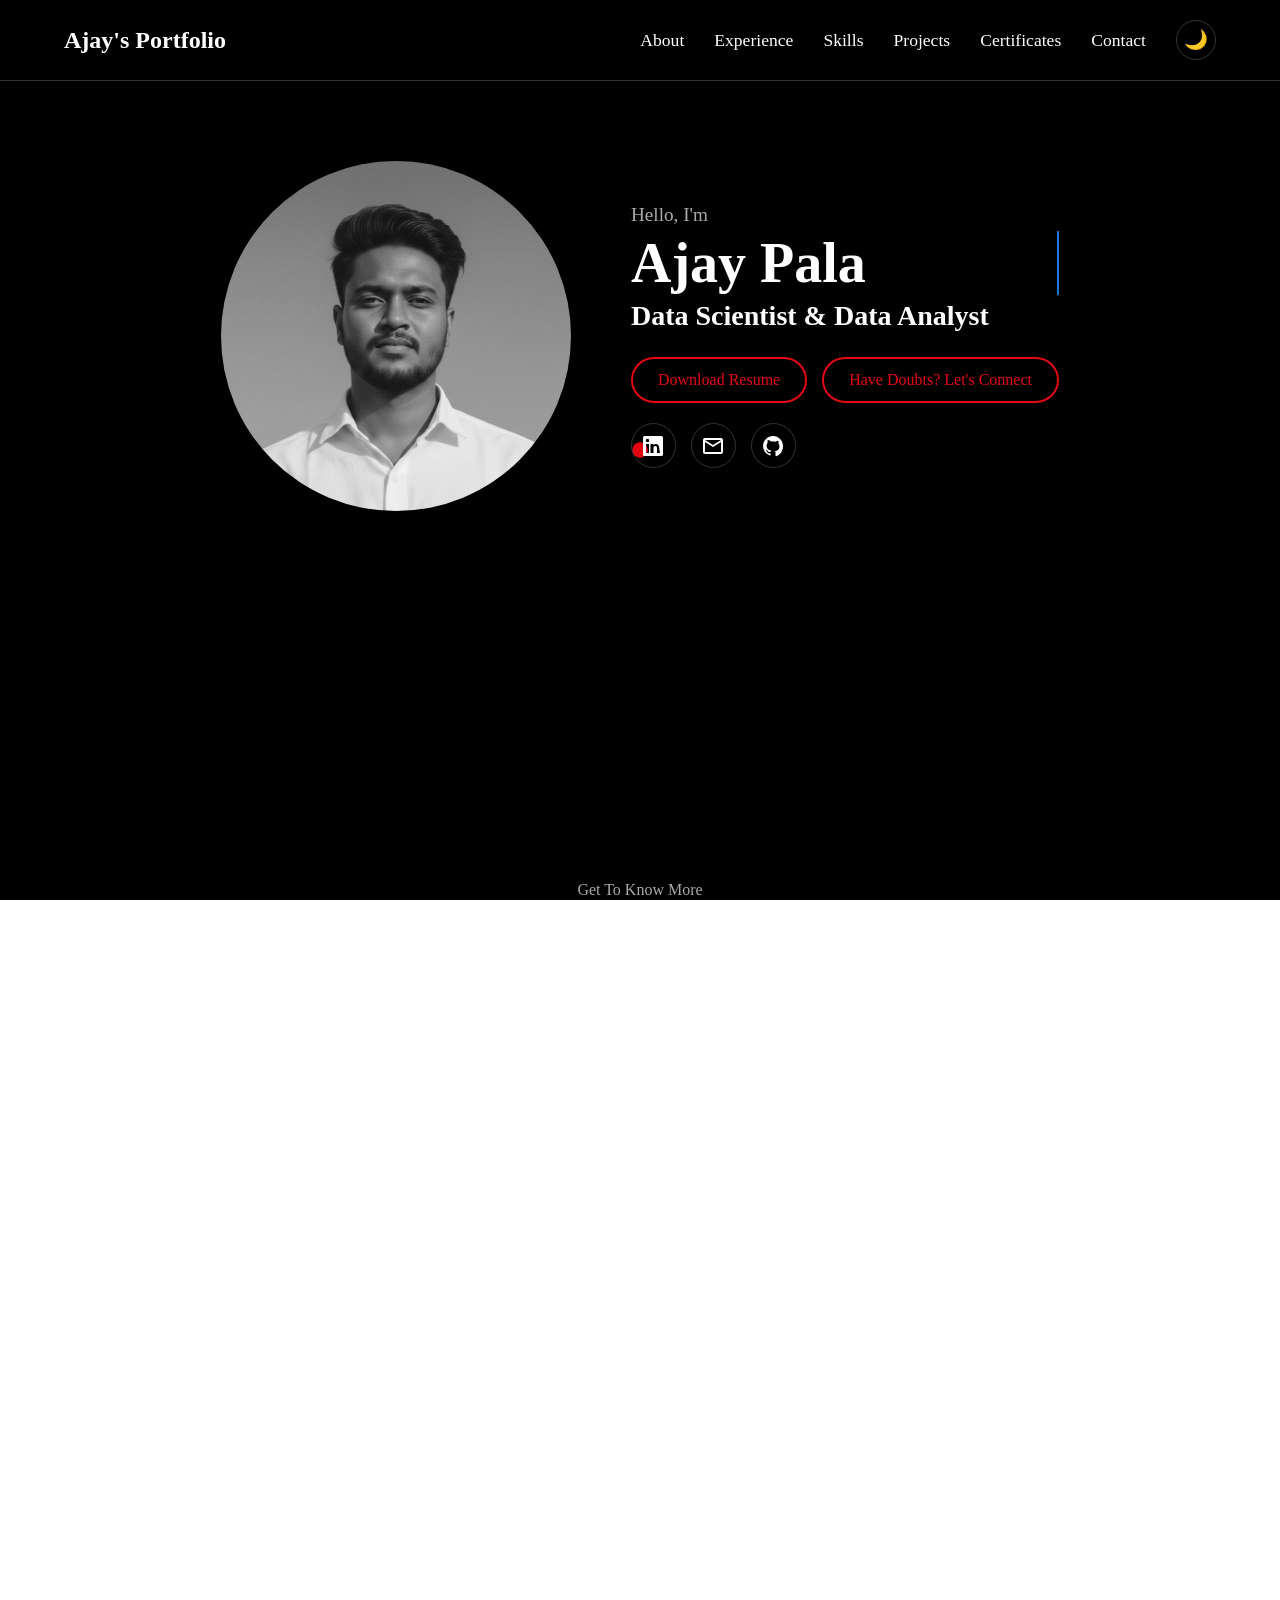
==== commit edf25ecb: "Auto-sync: file changes" ====
--- a/index.html
+++ b/index.html
@@ -97,9 +97,7 @@
                     <h3>Internship</h3>
                     <p class="degree">Data Science & Data Analyst</p>
                     <p class="university">KGiSL MicroCollege</p>
-                    <p class="experience-description">Completed comprehensive training in data science, machine
-                        learning, and data visualization. Worked on real-world datasets to develop predictive models and
-                        generate actionable insights.</p>
+                    <p class="experience-description">Data Analytics and Data Science professional skilled in SQL, Python, Excel, and Power BI, with hands-on experience in data cleaning, EDA, KPI analysis, and interactive dashboards. Experienced in web scraping, machine learning, and foundational deep learning and NLP, delivering insight-driven solutions for real-world business problems.</p>
                     <span class="dates">2025 </span>
                 </div>
             </div>
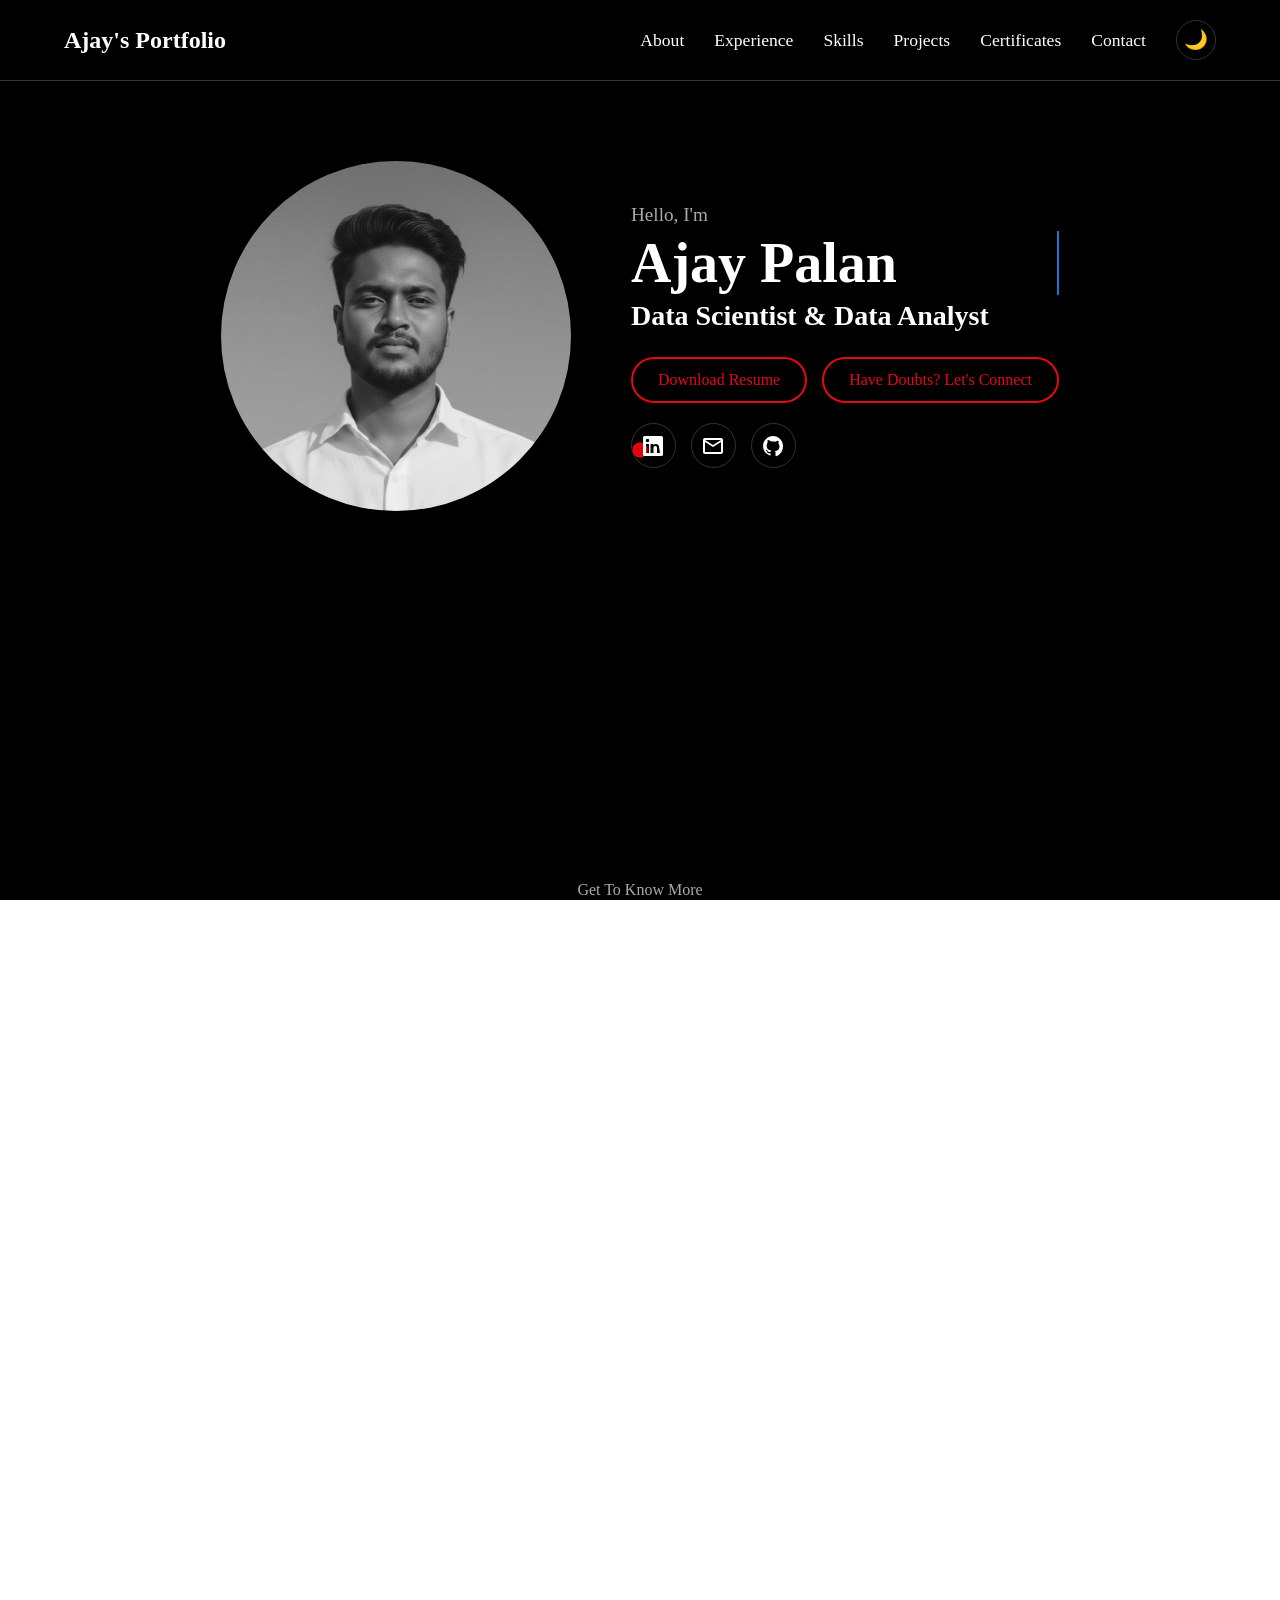
==== commit 7cd3fc2e: "Auto-sync: file changes" ====
--- a/index.html
+++ b/index.html
@@ -95,8 +95,8 @@
             <div class="about-card-dark">
                 <div class="card-content">
                     <h3>Internship</h3>
-                    <p class="degree">Data Science & Data Analyst</p>
-                    <p class="university">KGiSL MicroCollege</p>
+                    <p class="degree"><b>Data Science & Data Analyst</b></p><br>
+                    <p class="university"><b>KGiSL MicroCollege</b> </p><br>
                     <p class="experience-description">Data Analytics and Data Science professional skilled in SQL, Python, Excel, and Power BI, with hands-on experience in data cleaning, EDA, KPI analysis, and interactive dashboards. Experienced in web scraping, machine learning, and foundational deep learning and NLP, delivering insight-driven solutions for real-world business problems.</p>
                     <span class="dates">2025 </span>
                 </div>
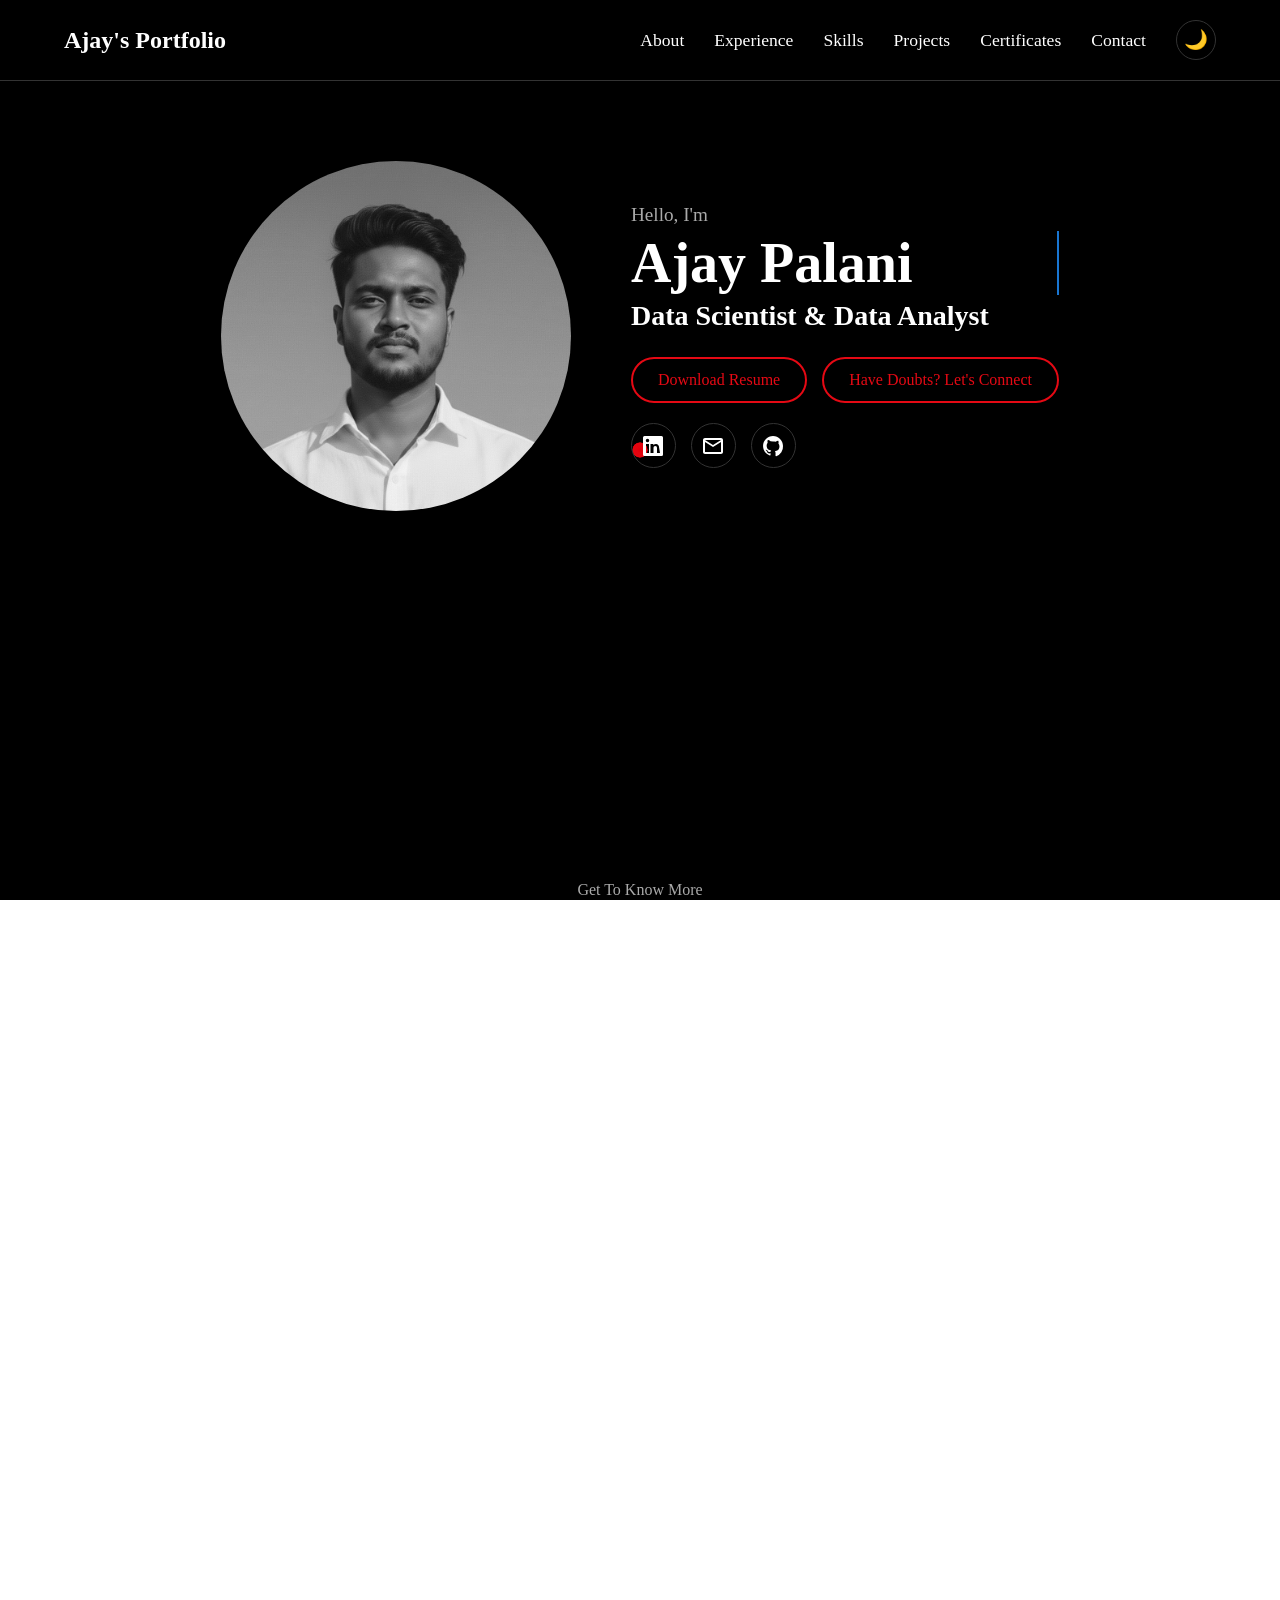
==== commit dd1f2024: "Auto-sync: file changes" ====
--- a/index.html
+++ b/index.html
@@ -97,7 +97,7 @@
                     <h3>Internship</h3>
                     <p class="degree"><b>Data Science & Data Analyst</b></p><br>
                     <p class="university"><b>KGiSL MicroCollege</b> </p><br>
-                    <p class="experience-description">Data Analytics and Data Science professional skilled in SQL, Python, Excel, and Power BI, with hands-on experience in data cleaning, EDA, KPI analysis, and interactive dashboards. Experienced in web scraping, machine learning, and foundational deep learning and NLP, delivering insight-driven solutions for real-world business problems.</p>
+                    <p class="experience-description"><li>Data Analytics and Data Science professional skilled in SQL, Python, Excel, and Power BI, with hands-on experience in data cleaning, EDA, KPI analysis, and interactive dashboards. </li><br><li>Experienced in web scraping, machine learning, and foundational deep learning and NLP, delivering insight-driven solutions for real-world business problems.</li></p>
                     <span class="dates">2025 </span>
                 </div>
             </div>
